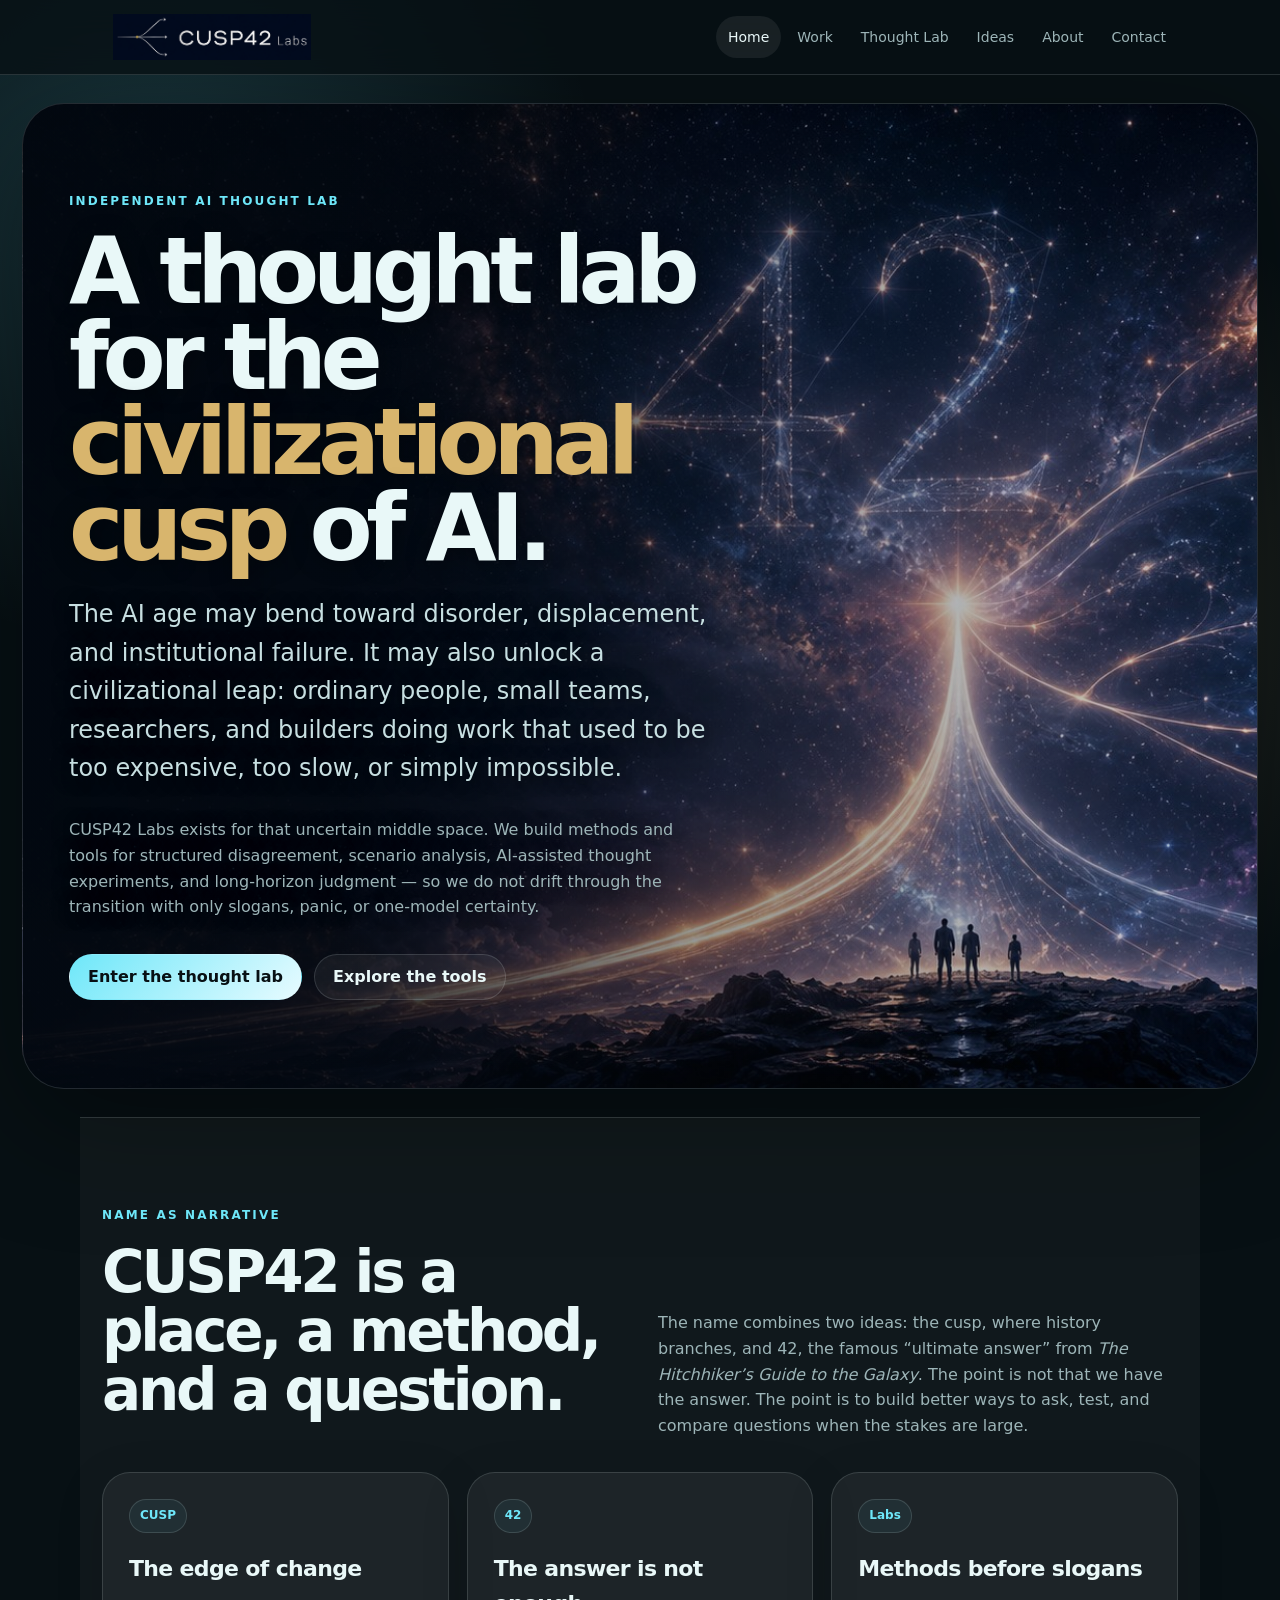
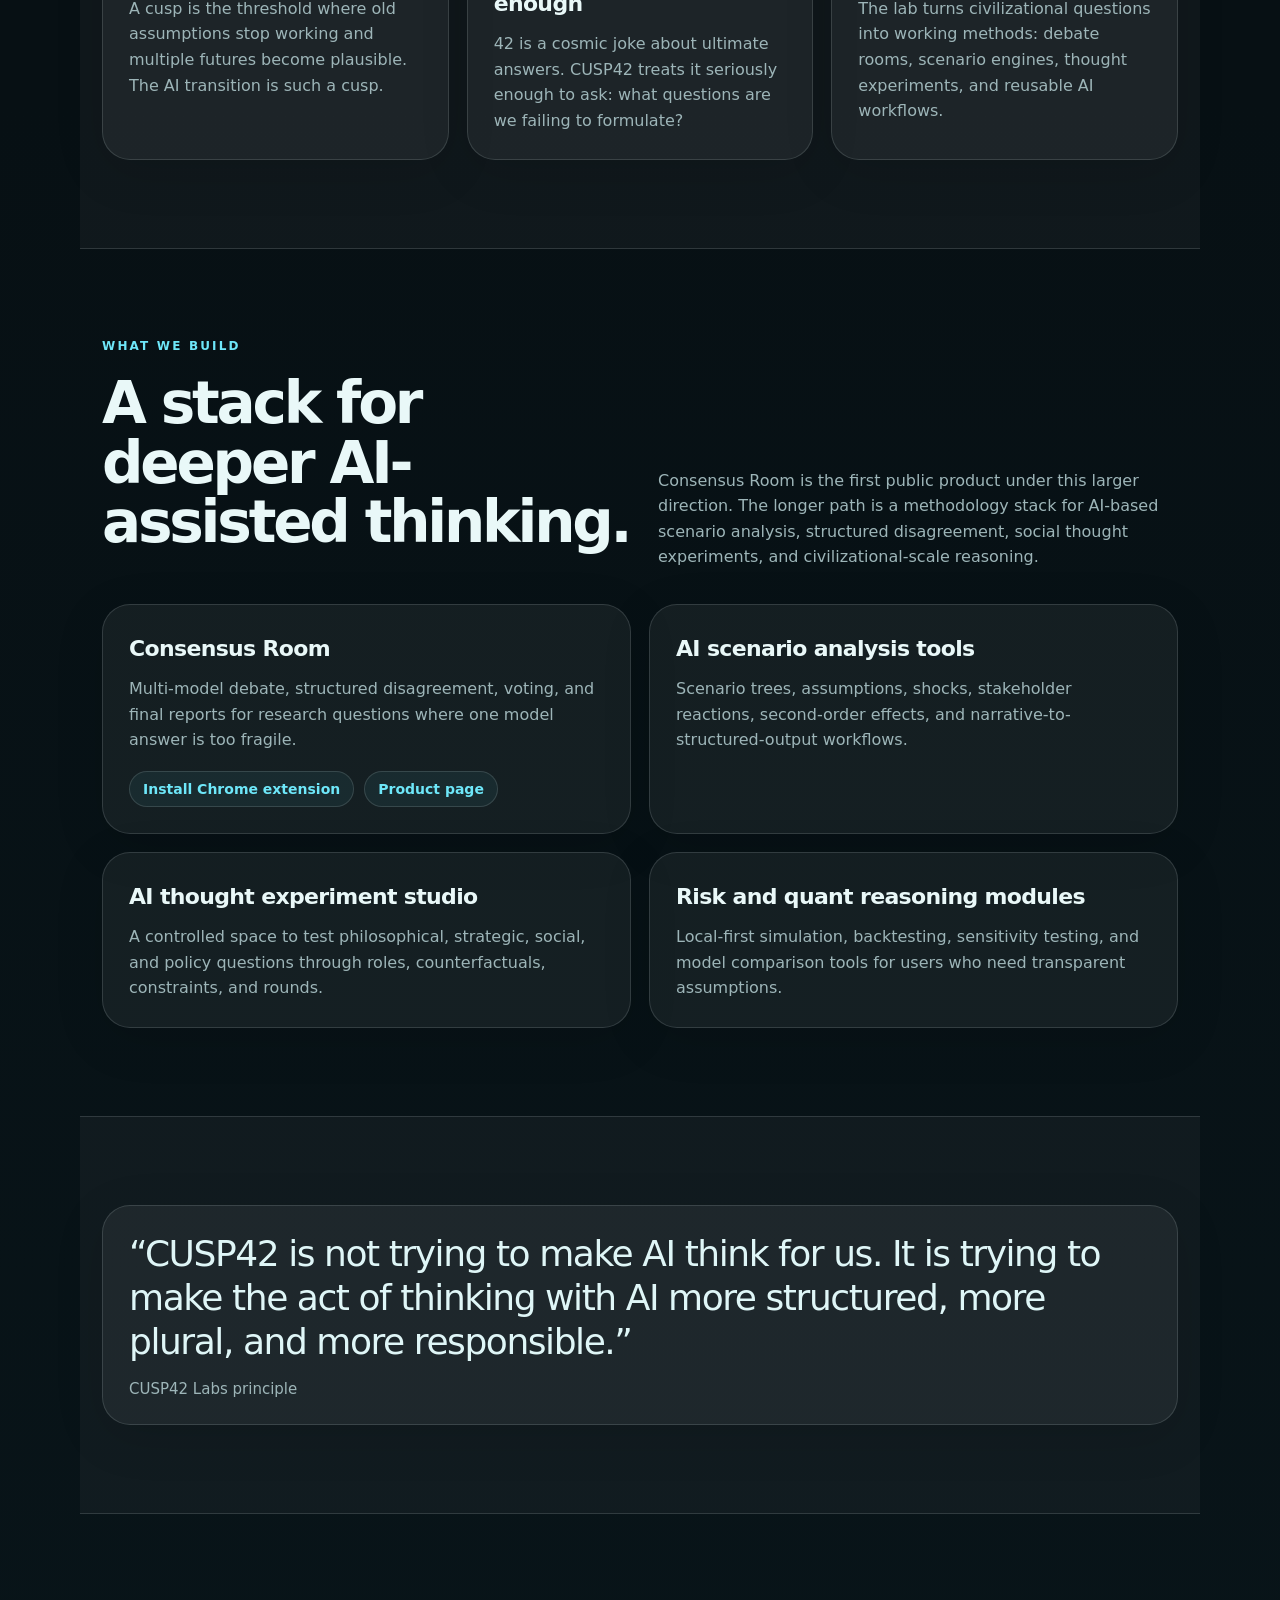
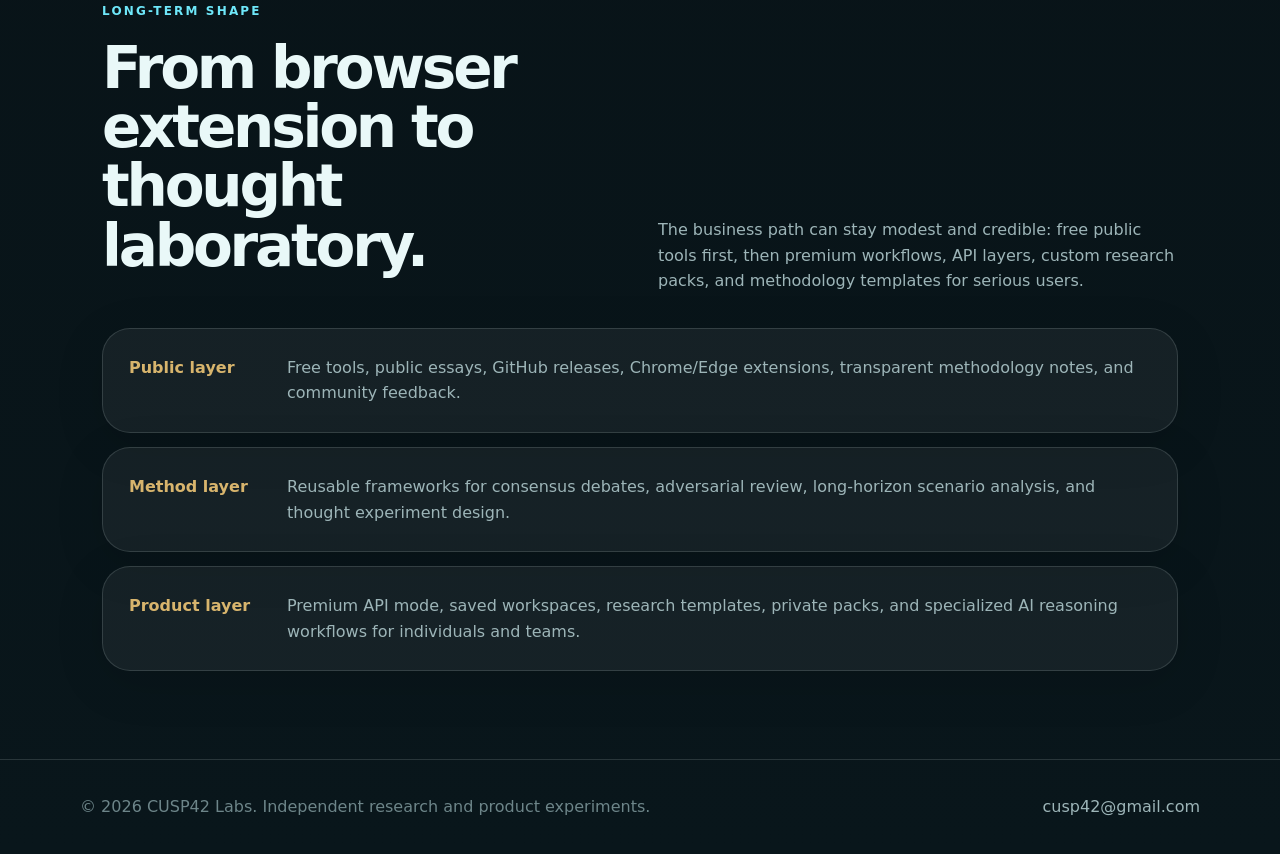
==== index.html @ 1020eee6 "initial uploads" ====
<!doctype html>
<html lang="en">
<head>
  <meta charset="utf-8" />
  <meta name="viewport" content="width=device-width, initial-scale=1" />
  <title>CUSP42 Labs — Thought lab for the AI civilizational cusp</title>
  <meta name="description" content="CUSP42 Labs is an independent AI thought lab building tools and methods for scenario analysis, plural reasoning, thought experiments, and civilizational futures in the AI age." />
  <meta property="og:title" content="CUSP42 Labs" />
  <meta property="og:description" content="At the civilizational cusp of AI, CUSP42 Labs builds better rooms for thinking: scenario analysis, plural reasoning, and AI-assisted thought experiments." />
  <meta property="og:type" content="website" />
  <meta property="og:image" content="assets/cusp42-hero.jpg" />
  <link rel="icon" href="assets/favicon.png" type="image/png" />
  <link rel="stylesheet" href="assets/styles.css" />
</head>
<body>
  <header class="site-header">
    <nav class="nav" aria-label="Primary navigation">
      <a class="brand brand-lockup" href="index.html" aria-label="CUSP42 Labs home"><img src="assets/cusp42-logo-lockup.png" alt="CUSP42 Labs" /></a>
      <button class="nav-toggle" type="button" aria-expanded="false">Menu</button>
      <div class="nav-links"><a href="index.html">Home</a><a href="work.html">Work</a><a href="lab.html">Thought Lab</a><a href="ideas.html">Ideas</a><a href="about.html">About</a><a href="contact.html">Contact</a></div>
    </nav>
  </header>

  <main>
    <section class="hero hero-image" aria-label="CUSP42 hero image: cosmic cusp and 42">
      <div class="hero-copy-panel">
        <p class="eyebrow">Independent AI thought lab</p>
        <h1 class="h1">A thought lab for the <span class="accent">civilizational cusp</span> of AI.</h1>
        <p class="lede">The AI age may bend toward disorder, displacement, and institutional failure. It may also unlock a civilizational leap: ordinary people, small teams, researchers, and builders doing work that used to be too expensive, too slow, or simply impossible.</p>
        <p class="copy">CUSP42 Labs exists for that uncertain middle space. We build methods and tools for structured disagreement, scenario analysis, AI-assisted thought experiments, and long-horizon judgment — so we do not drift through the transition with only slogans, panic, or one-model certainty.</p>
        <div class="cta-row">
          <a class="button primary" href="lab.html">Enter the thought lab</a>
          <a class="button" href="work.html">Explore the tools</a>
        </div>
      </div>
    </section>

    <section class="section band">
      <div class="section-head">
        <div>
          <p class="eyebrow">Name as narrative</p>
          <h2 class="section-title">CUSP42 is a place, a method, and a question.</h2>
        </div>
        <p class="copy">The name combines two ideas: the cusp, where history branches, and 42, the famous “ultimate answer” from <em>The Hitchhiker’s Guide to the Galaxy</em>. The point is not that we have the answer. The point is to build better ways to ask, test, and compare questions when the stakes are large.</p>
      </div>
      <div class="grid three">
        <article class="card">
          <span class="tag">CUSP</span>
          <h3>The edge of change</h3>
          <p>A cusp is the threshold where old assumptions stop working and multiple futures become plausible. The AI transition is such a cusp.</p>
        </article>
        <article class="card">
          <span class="tag">42</span>
          <h3>The answer is not enough</h3>
          <p>42 is a cosmic joke about ultimate answers. CUSP42 treats it seriously enough to ask: what questions are we failing to formulate?</p>
        </article>
        <article class="card">
          <span class="tag">Labs</span>
          <h3>Methods before slogans</h3>
          <p>The lab turns civilizational questions into working methods: debate rooms, scenario engines, thought experiments, and reusable AI workflows.</p>
        </article>
      </div>
    </section>

    <section class="section">
      <div class="section-head">
        <div>
          <p class="eyebrow">What we build</p>
          <h2 class="section-title">A stack for deeper AI-assisted thinking.</h2>
        </div>
        <p class="copy">Consensus Room is the first public product under this larger direction. The longer path is a methodology stack for AI-based scenario analysis, structured disagreement, social thought experiments, and civilizational-scale reasoning.</p>
      </div>
      <div class="grid two">
        <article class="feature"><h3>Consensus Room</h3><p>Multi-model debate, structured disagreement, voting, and final reports for research questions where one model answer is too fragile.</p><div class="mini-links"><a href="https://chromewebstore.google.com/detail/consensus-room-multi-ai-d/emdbnpaicikiaceimoacjlfijgjemebk" target="_blank" rel="noopener">Install Chrome extension</a><a href="https://mobilbear.github.io/consensus-room-site/" target="_blank" rel="noopener">Product page</a></div></article>
        <article class="feature"><h3>AI scenario analysis tools</h3><p>Scenario trees, assumptions, shocks, stakeholder reactions, second-order effects, and narrative-to-structured-output workflows.</p></article>
        <article class="feature"><h3>AI thought experiment studio</h3><p>A controlled space to test philosophical, strategic, social, and policy questions through roles, counterfactuals, constraints, and rounds.</p></article>
        <article class="feature"><h3>Risk and quant reasoning modules</h3><p>Local-first simulation, backtesting, sensitivity testing, and model comparison tools for users who need transparent assumptions.</p></article>
      </div>
    </section>

    <section class="section band">
      <div class="quote">“CUSP42 is not trying to make AI think for us. It is trying to make the act of thinking with AI more structured, more plural, and more responsible.”<small>CUSP42 Labs principle</small></div>
    </section>

    <section class="section">
      <div class="section-head">
        <div>
          <p class="eyebrow">Long-term shape</p>
          <h2 class="section-title">From browser extension to thought laboratory.</h2>
        </div>
        <p class="copy">The business path can stay modest and credible: free public tools first, then premium workflows, API layers, custom research packs, and methodology templates for serious users.</p>
      </div>
      <div class="timeline">
        <div class="timeline-item"><strong>Public layer</strong><p>Free tools, public essays, GitHub releases, Chrome/Edge extensions, transparent methodology notes, and community feedback.</p></div>
        <div class="timeline-item"><strong>Method layer</strong><p>Reusable frameworks for consensus debates, adversarial review, long-horizon scenario analysis, and thought experiment design.</p></div>
        <div class="timeline-item"><strong>Product layer</strong><p>Premium API mode, saved workspaces, research templates, private packs, and specialized AI reasoning workflows for individuals and teams.</p></div>
      </div>
    </section>
  </main>

  <footer class="footer"><div class="footer-inner"><div>© <span id="year">2026</span> CUSP42 Labs. Independent research and product experiments.</div><div><a href="contact.html">cusp42@gmail.com</a></div></div></footer>
  <script src="assets/site.js"></script><script>document.getElementById('year').textContent = new Date().getFullYear();</script>
</body>
</html>
---- assets/styles.css ----
:root {
  --bg: #071014;
  --bg-soft: #0c191f;
  --bg-softer: #102129;
  --panel: rgba(255,255,255,0.055);
  --panel-strong: rgba(255,255,255,0.085);
  --line: rgba(233,248,248,0.14);
  --text: #e9f8f8;
  --muted: #9db5b8;
  --muted-2: #6d8589;
  --cyan: #6ee7f9;
  --gold: #d8b56d;
  --rose: #f0a1a8;
  --shadow: 0 20px 80px rgba(0,0,0,0.32);
  --max: 1120px;
  --radius: 28px;
  --radius-sm: 18px;
  color-scheme: dark;
}

* { box-sizing: border-box; }
html { scroll-behavior: smooth; }
body {
  margin: 0;
  font-family: Inter, ui-sans-serif, system-ui, -apple-system, BlinkMacSystemFont, "Segoe UI", sans-serif;
  color: var(--text);
  background:
    radial-gradient(circle at 12% 5%, rgba(110,231,249,0.18), transparent 28rem),
    radial-gradient(circle at 82% 15%, rgba(216,181,109,0.16), transparent 26rem),
    linear-gradient(180deg, #071014 0%, #071014 42%, #09161b 100%);
  line-height: 1.6;
}

a { color: inherit; text-decoration: none; }
a:hover { color: var(--cyan); }

.site-header {
  position: sticky;
  top: 0;
  z-index: 20;
  backdrop-filter: blur(18px);
  background: rgba(7,16,20,0.78);
  border-bottom: 1px solid var(--line);
}

.nav {
  max-width: var(--max);
  margin: 0 auto;
  min-height: 74px;
  display: flex;
  align-items: center;
  justify-content: space-between;
  padding: 0 22px;
}

.brand {
  display: inline-flex;
  align-items: center;
  gap: 12px;
  font-weight: 760;
  letter-spacing: 0.12em;
}
.brand img { width: 38px; height: 38px; border-radius: 12px; }
.brand small {
  display: block;
  margin-top: -4px;
  font-size: 11px;
  letter-spacing: 0.18em;
  color: var(--muted);
  font-weight: 600;
}

.nav-links {
  display: flex;
  align-items: center;
  gap: 4px;
}
.nav-links a {
  padding: 10px 12px;
  border-radius: 999px;
  color: var(--muted);
  font-size: 14px;
}
.nav-links a.active,
.nav-links a:hover {
  color: var(--text);
  background: rgba(255,255,255,0.07);
}

.nav-toggle {
  display: none;
  background: var(--panel);
  border: 1px solid var(--line);
  color: var(--text);
  border-radius: 999px;
  padding: 9px 12px;
  font-size: 14px;
}

main { overflow: hidden; }
.section, .hero {
  max-width: var(--max);
  margin: 0 auto;
  padding: 88px 22px;
}
.hero {
  display: grid;
  grid-template-columns: 1.1fr 0.9fr;
  gap: 46px;
  align-items: center;
  min-height: calc(100vh - 74px);
}
.eyebrow {
  color: var(--cyan);
  text-transform: uppercase;
  letter-spacing: 0.18em;
  font-size: 12px;
  font-weight: 800;
  margin: 0 0 18px;
}
.h1, h1 {
  font-size: clamp(48px, 8vw, 92px);
  line-height: 0.93;
  letter-spacing: -0.07em;
  margin: 0 0 24px;
}
.h1 .accent, h1 .accent { color: var(--gold); }
.lede {
  font-size: clamp(18px, 2.2vw, 24px);
  color: #c7dfe1;
  max-width: 760px;
  margin: 0 0 30px;
}
.copy { color: var(--muted); max-width: 780px; }
.copy strong { color: var(--text); font-weight: 700; }

.cta-row { display: flex; flex-wrap: wrap; gap: 12px; margin-top: 34px; }
.button {
  display: inline-flex;
  align-items: center;
  justify-content: center;
  gap: 8px;
  min-height: 46px;
  padding: 0 18px;
  border-radius: 999px;
  font-weight: 760;
  border: 1px solid var(--line);
  background: var(--panel);
  color: var(--text);
}
.button.primary {
  color: #081014;
  background: linear-gradient(135deg, var(--cyan), #e7fbff);
  border-color: transparent;
}
.button:hover { transform: translateY(-1px); color: inherit; }

.cta-row.compact { margin-top: 18px; margin-bottom: 8px; }
.mini-links {
  display: flex;
  flex-wrap: wrap;
  gap: 10px;
  margin-top: 18px;
}
.mini-links.vertical { flex-direction: column; align-items: flex-start; }
.mini-links a {
  display: inline-flex;
  align-items: center;
  min-height: 36px;
  border: 1px solid var(--line);
  border-radius: 999px;
  padding: 0 13px;
  color: var(--cyan);
  background: rgba(110,231,249,0.06);
  font-size: 14px;
  font-weight: 700;
}
.mini-links a:hover { color: var(--text); background: rgba(255,255,255,0.075); }


.orbit-card {
  min-height: 520px;
  border: 1px solid var(--line);
  border-radius: 38px;
  background:
    radial-gradient(circle at 65% 28%, rgba(110,231,249,0.22), transparent 14rem),
    radial-gradient(circle at 35% 70%, rgba(216,181,109,0.18), transparent 15rem),
    rgba(255,255,255,0.055);
  box-shadow: var(--shadow);
  position: relative;
  overflow: hidden;
  padding: 28px;
}
.orbit-card::before {
  content: "";
  position: absolute;
  width: 420px;
  height: 420px;
  border: 1px solid rgba(233,248,248,0.13);
  border-radius: 50%;
  right: -120px;
  top: -76px;
}
.orbit-card::after {
  content: "";
  position: absolute;
  inset: 18px;
  border-radius: 30px;
  border: 1px solid rgba(233,248,248,0.08);
  pointer-events: none;
}
.big-mark {
  position: absolute;
  right: 28px;
  top: 28px;
  width: 128px;
  border-radius: 30px;
  opacity: 0.92;
}
.card-bottom {
  position: absolute;
  left: 28px;
  right: 28px;
  bottom: 28px;
}
.card-bottom p { color: var(--muted); margin: 10px 0 0; max-width: 390px; }
.signal-line {
  display: flex;
  gap: 9px;
  margin-bottom: 18px;
}
.signal-line span {
  height: 8px;
  border-radius: 999px;
  background: rgba(233,248,248,0.2);
  flex: 1;
}
.signal-line span:nth-child(2) { background: rgba(110,231,249,0.74); }
.signal-line span:nth-child(4) { background: rgba(216,181,109,0.74); }
.card-kicker { color: var(--cyan); font-size: 13px; letter-spacing: 0.12em; text-transform: uppercase; font-weight: 800; }
.card-title { font-size: 32px; line-height: 1.05; letter-spacing: -0.04em; margin: 10px 0 0; }

.section-title {
  font-size: clamp(34px, 5vw, 58px);
  line-height: 1.02;
  letter-spacing: -0.055em;
  margin: 0 0 18px;
}
.section-head { display: flex; justify-content: space-between; gap: 28px; align-items: end; margin-bottom: 34px; }
.section-head .copy { max-width: 520px; margin: 0; }

.grid { display: grid; gap: 18px; }
.grid.two { grid-template-columns: repeat(2, minmax(0,1fr)); }
.grid.three { grid-template-columns: repeat(3, minmax(0,1fr)); }
.card, .feature, .quote, .timeline-item {
  border: 1px solid var(--line);
  border-radius: var(--radius);
  background: var(--panel);
  padding: 26px;
  box-shadow: 0 12px 50px rgba(0,0,0,0.12);
}
.card:hover, .feature:hover { background: var(--panel-strong); }
.card h3, .feature h3 { margin: 0 0 10px; font-size: 22px; letter-spacing: -0.03em; }
.card p, .feature p { color: var(--muted); margin: 0; }
.card .tag {
  display: inline-flex;
  border: 1px solid var(--line);
  border-radius: 999px;
  padding: 6px 10px;
  color: var(--cyan);
  font-size: 12px;
  font-weight: 750;
  margin-bottom: 18px;
  background: rgba(110,231,249,0.06);
}

.band {
  border-top: 1px solid var(--line);
  border-bottom: 1px solid var(--line);
  background: rgba(255,255,255,0.035);
}

.pill-list { display: flex; flex-wrap: wrap; gap: 10px; margin-top: 24px; }
.pill-list span {
  border: 1px solid var(--line);
  background: rgba(255,255,255,0.045);
  color: var(--muted);
  border-radius: 999px;
  padding: 8px 12px;
  font-size: 14px;
}

.page-hero { padding-top: 92px; padding-bottom: 56px; }
.page-hero h1 { max-width: 980px; }
.page-hero .lede { max-width: 850px; }

.work-item {
  display: grid;
  grid-template-columns: 0.75fr 1.25fr;
  gap: 28px;
  padding: 30px;
  border: 1px solid var(--line);
  border-radius: 32px;
  background: var(--panel);
  margin-bottom: 18px;
}
.work-meta { color: var(--muted); font-size: 14px; }
.work-meta strong { color: var(--cyan); display: block; margin-bottom: 8px; }
.work-item h2 { margin: 0 0 10px; font-size: 30px; letter-spacing: -0.04em; }
.work-item p { color: var(--muted); margin: 0 0 16px; }

.article-list { display: grid; gap: 14px; }
.article-link {
  display: grid;
  grid-template-columns: 1fr auto;
  gap: 18px;
  align-items: center;
  border: 1px solid var(--line);
  border-radius: 22px;
  padding: 20px;
  background: var(--panel);
}
.article-link h3 { margin: 0 0 4px; font-size: 20px; }
.article-link p { margin: 0; color: var(--muted); }
.article-link span { color: var(--gold); font-size: 14px; white-space: nowrap; }

.quote { font-size: clamp(22px, 3.2vw, 36px); line-height: 1.22; letter-spacing: -0.04em; color: #dff6f7; }
.quote small { display: block; color: var(--muted); margin-top: 16px; font-size: 15px; letter-spacing: 0; }

.timeline { display: grid; gap: 14px; }
.timeline-item { display: grid; grid-template-columns: 140px 1fr; gap: 18px; }
.timeline-item strong { color: var(--gold); }
.timeline-item p { margin: 0; color: var(--muted); }

.contact-box {
  border: 1px solid var(--line);
  border-radius: 36px;
  padding: 34px;
  background:
    radial-gradient(circle at 90% 10%, rgba(110,231,249,0.18), transparent 20rem),
    var(--panel);
}
.contact-box h2 { margin-top: 0; font-size: 36px; letter-spacing: -0.04em; }
.contact-box p { color: var(--muted); }

.footer {
  border-top: 1px solid var(--line);
  padding: 34px 22px;
  color: var(--muted-2);
}
.footer-inner {
  max-width: var(--max);
  margin: 0 auto;
  display: flex;
  justify-content: space-between;
  gap: 18px;
  flex-wrap: wrap;
}
.footer a { color: var(--muted); }

@media (max-width: 840px) {
  .hero, .grid.two, .grid.three, .work-item, .timeline-item { grid-template-columns: 1fr; }
  .hero { min-height: auto; padding-top: 62px; }
  .orbit-card { min-height: 420px; }
  .section { padding: 64px 20px; }
  .section-head { display: block; }
  .nav-toggle { display: inline-flex; }
  .nav-links {
    display: none;
    position: absolute;
    top: 74px;
    left: 12px;
    right: 12px;
    flex-direction: column;
    align-items: stretch;
    padding: 12px;
    background: rgba(7,16,20,0.96);
    border: 1px solid var(--line);
    border-radius: 20px;
  }
  .nav-links.open { display: flex; }
  .nav-links a { padding: 13px 14px; }
  .article-link { grid-template-columns: 1fr; }
}

/* v5 narrative additions */
.story-hero { grid-template-columns: 1.02fr 0.98fr; }
.cosmic-card {
  border: 1px solid var(--line);
  border-radius: 42px;
  background:
    radial-gradient(circle at 70% 16%, rgba(110,231,249,0.16), transparent 17rem),
    radial-gradient(circle at 28% 76%, rgba(216,181,109,0.12), transparent 16rem),
    rgba(255,255,255,0.045);
  box-shadow: var(--shadow);
  overflow: hidden;
  padding: 12px;
  position: relative;
}
.cosmic-card::after {
  content: "";
  position: absolute;
  inset: 13px;
  border: 1px solid rgba(233,248,248,0.1);
  border-radius: 32px;
  pointer-events: none;
}
.cosmic-card img {
  display: block;
  width: 100%;
  min-height: 520px;
  object-fit: cover;
  border-radius: 32px;
}
.split-story {
  display: grid;
  grid-template-columns: 1.02fr 0.98fr;
  gap: 28px;
  align-items: stretch;
}
.name-block {
  border: 1px solid var(--line);
  border-radius: 36px;
  padding: 34px;
  background: var(--panel);
}
.name-block .copy { margin-bottom: 18px; }
.compact-quote {
  display: flex;
  flex-direction: column;
  justify-content: center;
  min-height: 100%;
  background:
    radial-gradient(circle at 90% 10%, rgba(216,181,109,0.13), transparent 15rem),
    var(--panel);
}
@media (max-width: 840px) {
  .story-hero, .split-story { grid-template-columns: 1fr; }
  .cosmic-card img { min-height: auto; }
}

/* v6 visual identity update */
.brand.brand-lockup {
  gap: 0;
  letter-spacing: 0;
}
.brand.brand-lockup img {
  width: min(220px, 48vw);
  height: auto;
  max-height: 46px;
  object-fit: contain;
  border-radius: 10px;
  display: block;
}
@media (max-width: 520px) {
  .brand.brand-lockup img {
    width: min(176px, 48vw);
    max-height: 40px;
  }
}

/* v6 full-width homepage hero image */
.hero-image {
  max-width: min(1360px, calc(100vw - 44px));
  min-height: 690px;
  margin-top: 28px;
  margin-bottom: 28px;
  border: 1px solid rgba(233,248,248,0.14);
  border-radius: 42px;
  overflow: hidden;
  display: flex;
  align-items: center;
  grid-template-columns: none;
  background:
    linear-gradient(90deg, rgba(2,8,16,0.96) 0%, rgba(2,8,16,0.86) 26%, rgba(2,8,16,0.42) 54%, rgba(2,8,16,0.18) 100%),
    url("cusp42-hero.jpg") center center / cover no-repeat;
  box-shadow: 0 36px 120px rgba(0,0,0,0.42);
}
.hero-copy-panel {
  width: min(670px, 100%);
  padding: 0 0 0 24px;
}
.hero-image .h1 {
  text-shadow: 0 2px 22px rgba(0,0,0,0.4);
}
.hero-image .lede,
.hero-image .copy {
  text-shadow: 0 2px 18px rgba(0,0,0,0.62);
}
@media (max-width: 840px) {
  .hero-image {
    min-height: auto;
    max-width: calc(100vw - 28px);
    margin-top: 18px;
    padding: 56px 22px;
    border-radius: 30px;
    background:
      linear-gradient(90deg, rgba(2,8,16,0.96) 0%, rgba(2,8,16,0.78) 70%, rgba(2,8,16,0.42) 100%),
      url("cusp42-hero.jpg") 64% center / cover no-repeat;
  }
  .hero-copy-panel { padding-left: 0; }
}
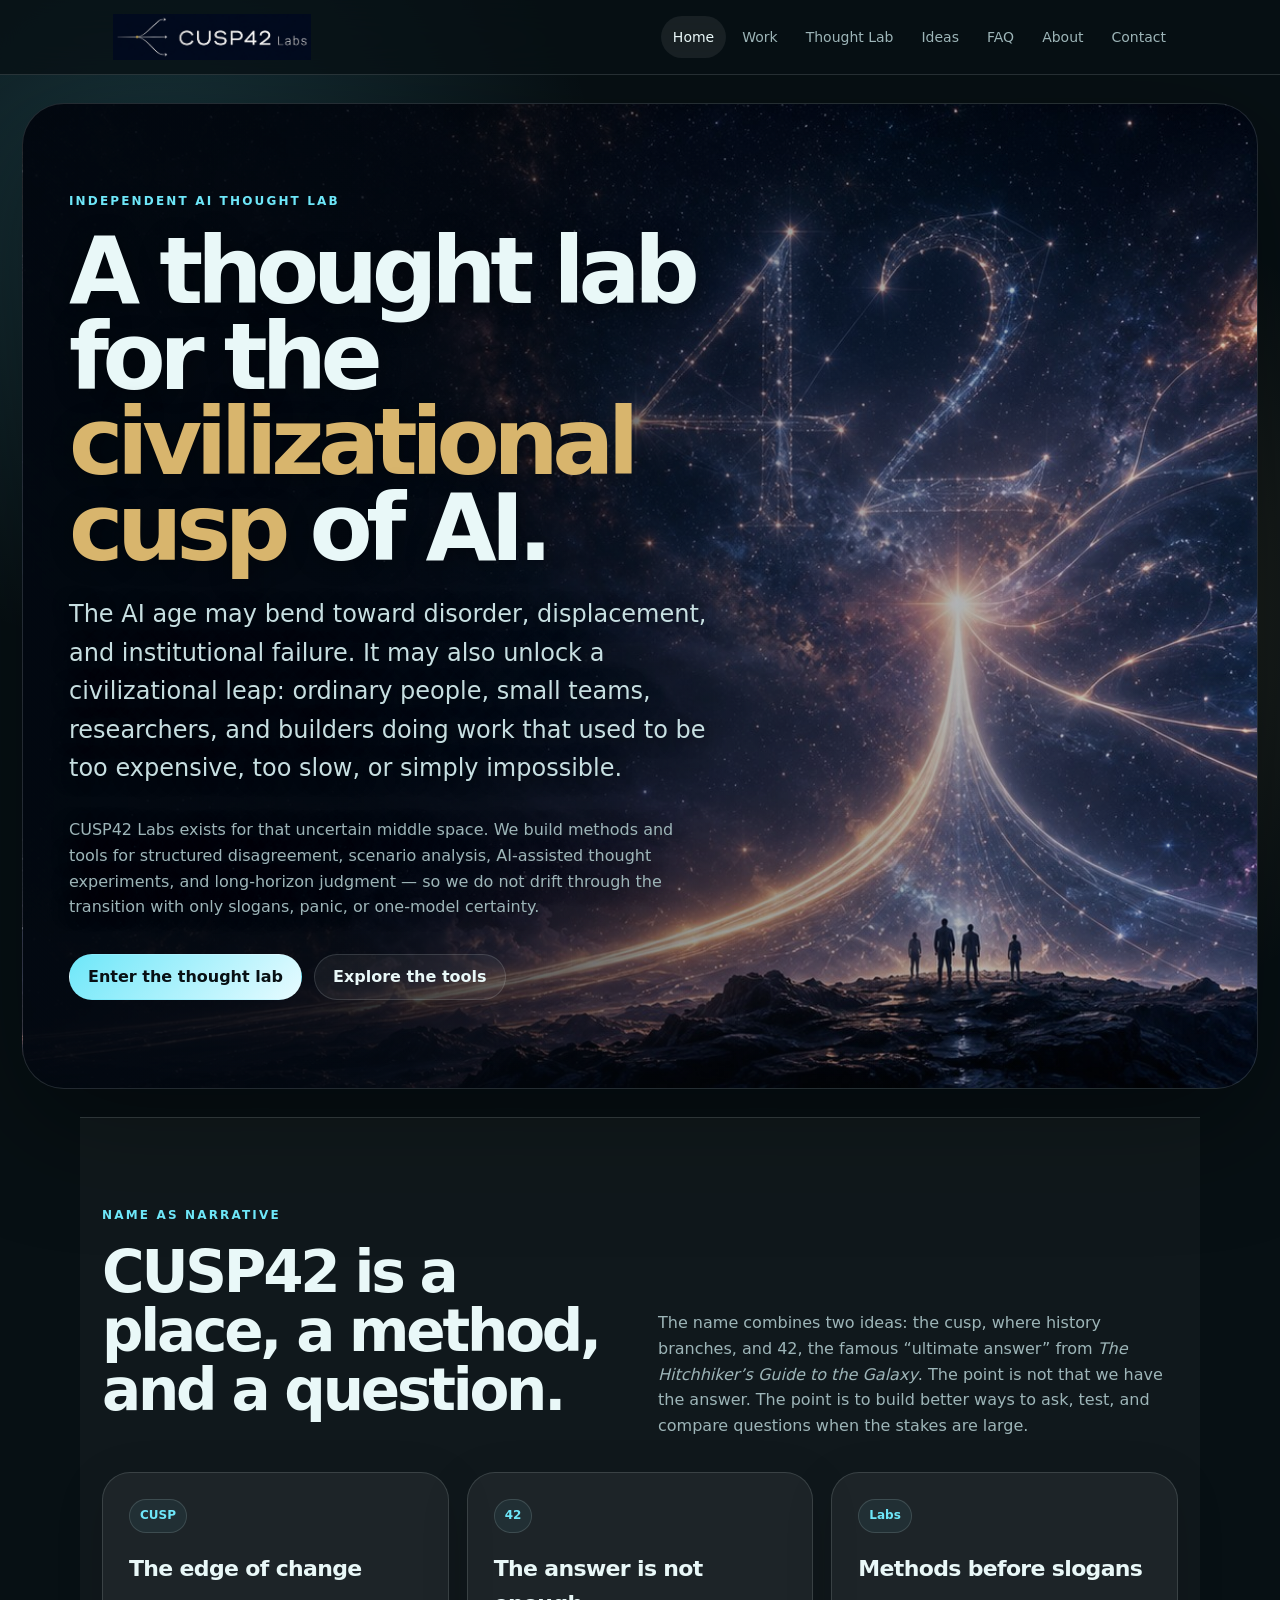
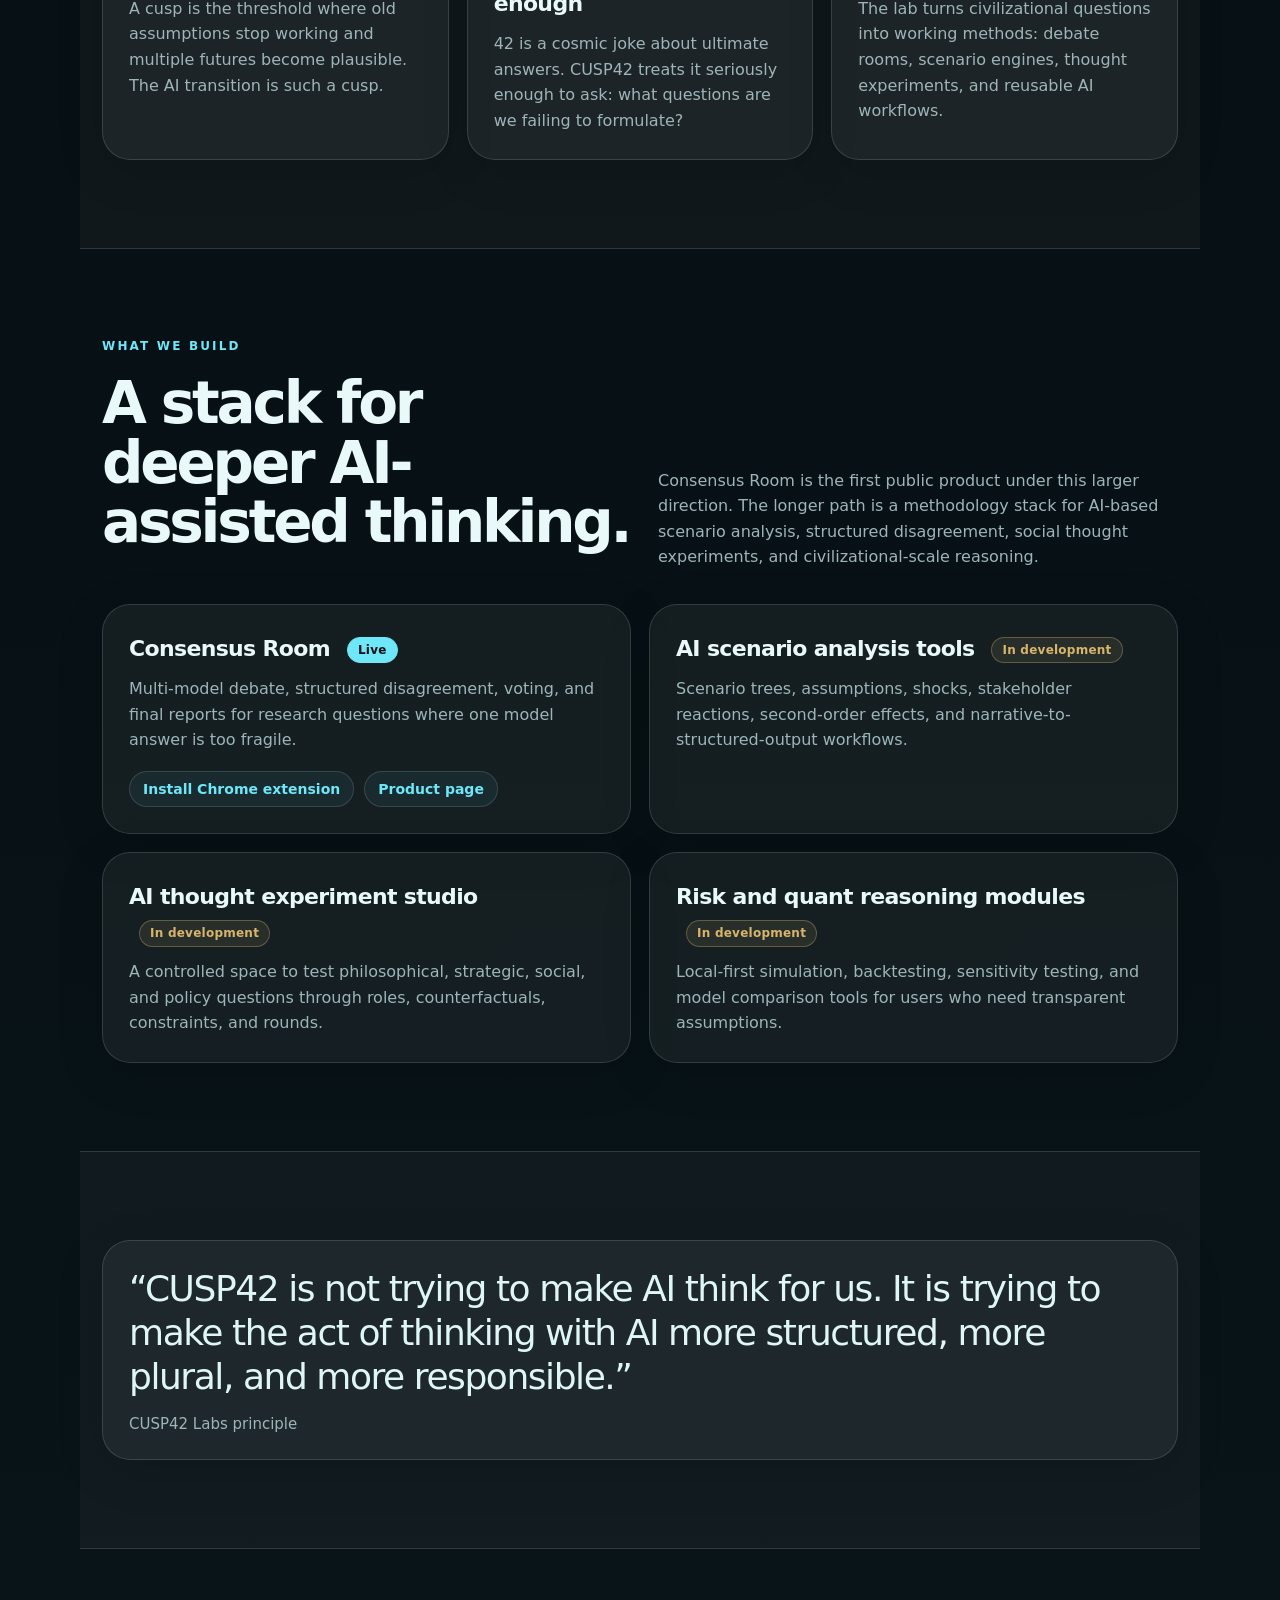
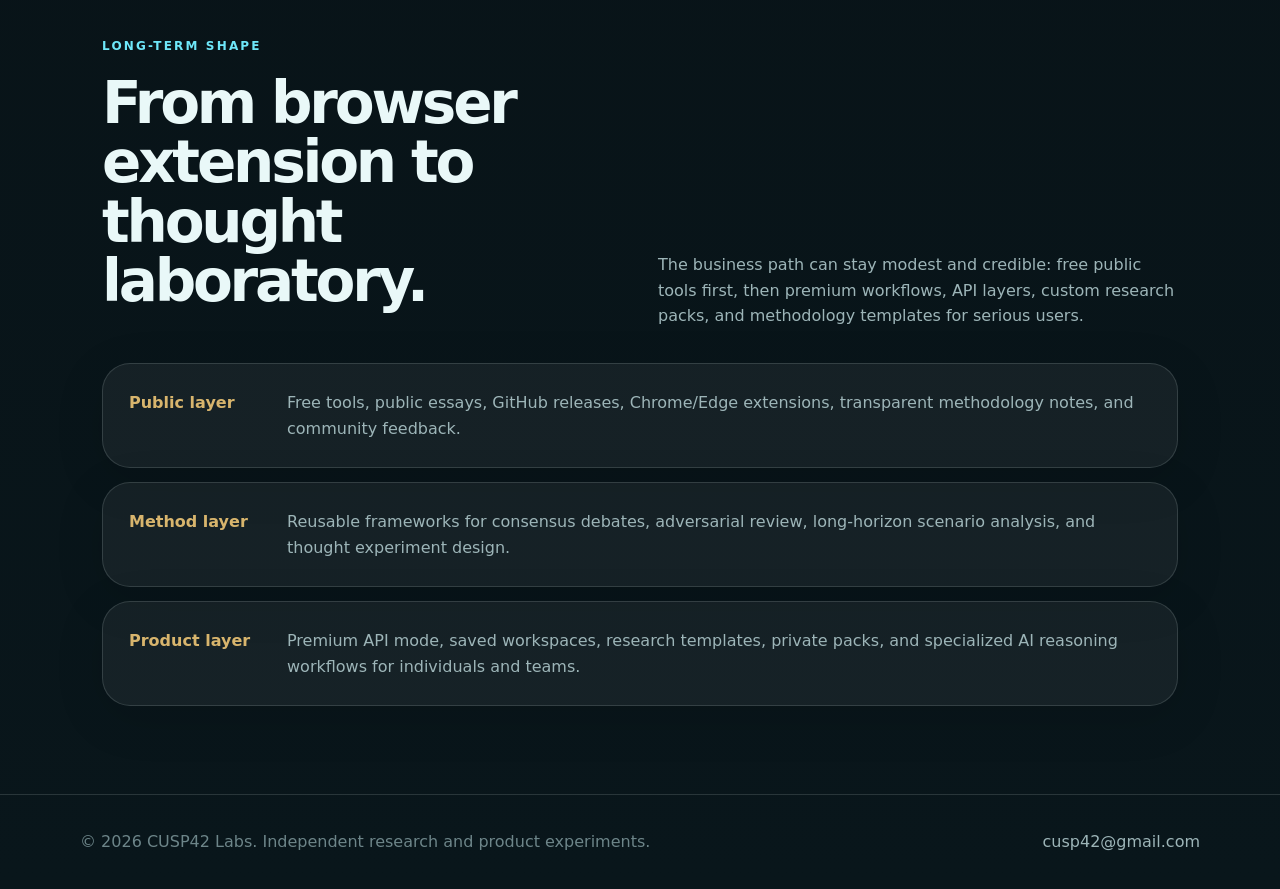
==== commit f8a4caf5: "commitment for optimization against GEO" ====
--- a/index.html
+++ b/index.html
@@ -11,13 +11,49 @@
   <meta property="og:image" content="assets/cusp42-hero.jpg" />
   <link rel="icon" href="assets/favicon.png" type="image/png" />
   <link rel="stylesheet" href="assets/styles.css" />
+  <script type="application/ld+json">
+  {
+    "@context": "https://schema.org",
+    "@type": "Organization",
+    "name": "CUSP42 Labs",
+    "alternateName": "CUSP42",
+    "url": "https://cusp42.com/",
+    "logo": "https://cusp42.com/assets/cusp42-logo-lockup.png",
+    "email": "cusp42@gmail.com",
+    "description": "CUSP42 Labs is an independent AI thought lab building tools and methods for scenario analysis, plural reasoning, AI-assisted thought experiments, and long-horizon judgment in the AI age.",
+    "knowsAbout": ["Generative AI","Scenario analysis","Plural reasoning","Multi-model AI debate","Thought experiments","Risk and quantitative reasoning","Long-duration civilization"]
+  }
+  </script>
+  <script type="application/ld+json">
+  {
+    "@context": "https://schema.org",
+    "@type": "WebSite",
+    "name": "CUSP42 Labs",
+    "url": "https://cusp42.com/",
+    "description": "A thought lab for the civilizational cusp of AI: methods and tools for structured disagreement, scenario analysis, and AI-assisted thought experiments."
+  }
+  </script>
+  <script type="application/ld+json">
+  {
+    "@context": "https://schema.org",
+    "@type": "SoftwareApplication",
+    "name": "Consensus Room",
+    "applicationCategory": "BrowserApplication",
+    "operatingSystem": "Chrome, Edge (Chromium)",
+    "url": "https://mobilbear.github.io/consensus-room-site/",
+    "downloadUrl": "https://chromewebstore.google.com/detail/consensus-room-multi-ai-d/emdbnpaicikiaceimoacjlfijgjemebk",
+    "description": "A browser extension for running structured debates across multiple AI models: round-based debate, model comparison, voting, auditable disagreement, and consensus reports for research questions where a single model answer is too fragile.",
+    "creator": { "@type": "Organization", "name": "CUSP42 Labs", "url": "https://cusp42.com/" },
+    "offers": { "@type": "Offer", "price": "0", "priceCurrency": "USD" }
+  }
+  </script>
 </head>
 <body>
   <header class="site-header">
     <nav class="nav" aria-label="Primary navigation">
       <a class="brand brand-lockup" href="index.html" aria-label="CUSP42 Labs home"><img src="assets/cusp42-logo-lockup.png" alt="CUSP42 Labs" /></a>
       <button class="nav-toggle" type="button" aria-expanded="false">Menu</button>
-      <div class="nav-links"><a href="index.html">Home</a><a href="work.html">Work</a><a href="lab.html">Thought Lab</a><a href="ideas.html">Ideas</a><a href="about.html">About</a><a href="contact.html">Contact</a></div>
+      <div class="nav-links"><a href="index.html">Home</a><a href="work.html">Work</a><a href="lab.html">Thought Lab</a><a href="ideas.html">Ideas</a><a href="faq.html">FAQ</a><a href="about.html">About</a><a href="contact.html">Contact</a></div>
     </nav>
   </header>
 
@@ -71,10 +107,10 @@
         <p class="copy">Consensus Room is the first public product under this larger direction. The longer path is a methodology stack for AI-based scenario analysis, structured disagreement, social thought experiments, and civilizational-scale reasoning.</p>
       </div>
       <div class="grid two">
-        <article class="feature"><h3>Consensus Room</h3><p>Multi-model debate, structured disagreement, voting, and final reports for research questions where one model answer is too fragile.</p><div class="mini-links"><a href="https://chromewebstore.google.com/detail/consensus-room-multi-ai-d/emdbnpaicikiaceimoacjlfijgjemebk" target="_blank" rel="noopener">Install Chrome extension</a><a href="https://mobilbear.github.io/consensus-room-site/" target="_blank" rel="noopener">Product page</a></div></article>
-        <article class="feature"><h3>AI scenario analysis tools</h3><p>Scenario trees, assumptions, shocks, stakeholder reactions, second-order effects, and narrative-to-structured-output workflows.</p></article>
-        <article class="feature"><h3>AI thought experiment studio</h3><p>A controlled space to test philosophical, strategic, social, and policy questions through roles, counterfactuals, constraints, and rounds.</p></article>
-        <article class="feature"><h3>Risk and quant reasoning modules</h3><p>Local-first simulation, backtesting, sensitivity testing, and model comparison tools for users who need transparent assumptions.</p></article>
+        <article class="feature"><h3>Consensus Room <span class="status live">Live</span></h3><p>Multi-model debate, structured disagreement, voting, and final reports for research questions where one model answer is too fragile.</p><div class="mini-links"><a href="https://chromewebstore.google.com/detail/consensus-room-multi-ai-d/emdbnpaicikiaceimoacjlfijgjemebk" target="_blank" rel="noopener">Install Chrome extension</a><a href="https://mobilbear.github.io/consensus-room-site/" target="_blank" rel="noopener">Product page</a></div></article>
+        <article class="feature"><h3>AI scenario analysis tools <span class="status dev">In development</span></h3><p>Scenario trees, assumptions, shocks, stakeholder reactions, second-order effects, and narrative-to-structured-output workflows.</p></article>
+        <article class="feature"><h3>AI thought experiment studio <span class="status dev">In development</span></h3><p>A controlled space to test philosophical, strategic, social, and policy questions through roles, counterfactuals, constraints, and rounds.</p></article>
+        <article class="feature"><h3>Risk and quant reasoning modules <span class="status dev">In development</span></h3><p>Local-first simulation, backtesting, sensitivity testing, and model comparison tools for users who need transparent assumptions.</p></article>
       </div>
     </section>
 
--- a/assets/styles.css
+++ b/assets/styles.css
@@ -500,3 +500,38 @@
   }
   .hero-copy-panel { padding-left: 0; }
 }
+
+/* ---- Status badges (Live / In development / Concept) ---- */
+.status {
+  display: inline-block;
+  vertical-align: middle;
+  margin-left: 10px;
+  border-radius: 999px;
+  padding: 4px 10px;
+  font-size: 12px;
+  font-weight: 750;
+  letter-spacing: 0.02em;
+  line-height: 1.4;
+  border: 1px solid var(--line);
+}
+.status.live { color: #071014; background: var(--cyan); border-color: var(--cyan); }
+.status.dev { color: var(--gold); background: rgba(216,181,109,0.10); border-color: rgba(216,181,109,0.35); }
+
+/* ---- FAQ ---- */
+.faq-list { display: grid; gap: 14px; }
+.faq-item {
+  border: 1px solid var(--line);
+  border-radius: 22px;
+  padding: 24px 26px;
+  background: var(--panel);
+}
+.faq-item h3 { margin: 0 0 8px; font-size: 21px; letter-spacing: -0.03em; }
+.faq-item p { margin: 0; color: var(--muted); }
+
+/* ---- Essay / article body ---- */
+.essay { max-width: 760px; margin: 0 auto; }
+.essay .dek { font-size: clamp(18px, 2.4vw, 22px); color: var(--muted); margin: 6px 0 14px; }
+.essay .byline { color: var(--muted-2); font-size: 14px; margin: 0 0 36px; }
+.essay h2 { font-size: clamp(24px, 3vw, 32px); letter-spacing: -0.04em; margin: 40px 0 14px; }
+.essay p { color: #cfe6e7; margin: 0 0 18px; }
+.essay .essay-footer { color: var(--muted-2); font-size: 14px; border-top: 1px solid var(--line); margin-top: 44px; padding-top: 20px; }
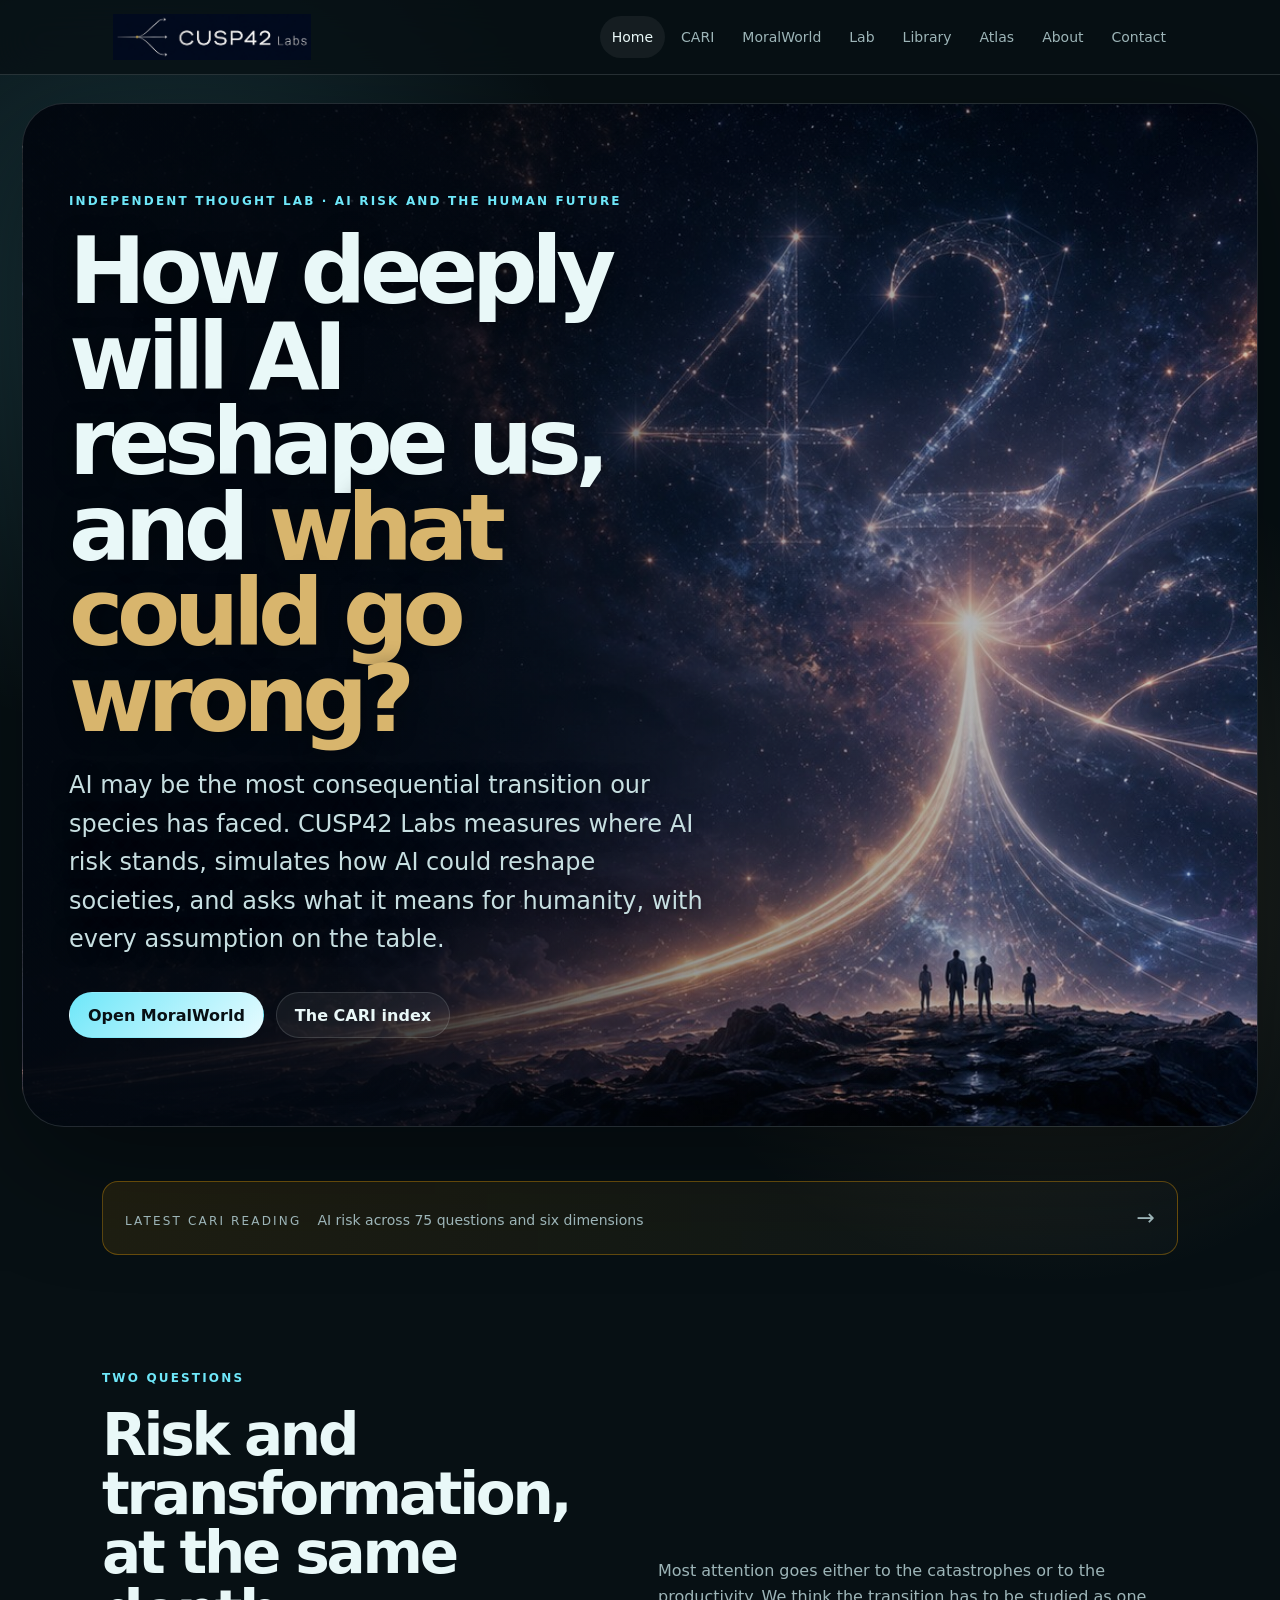
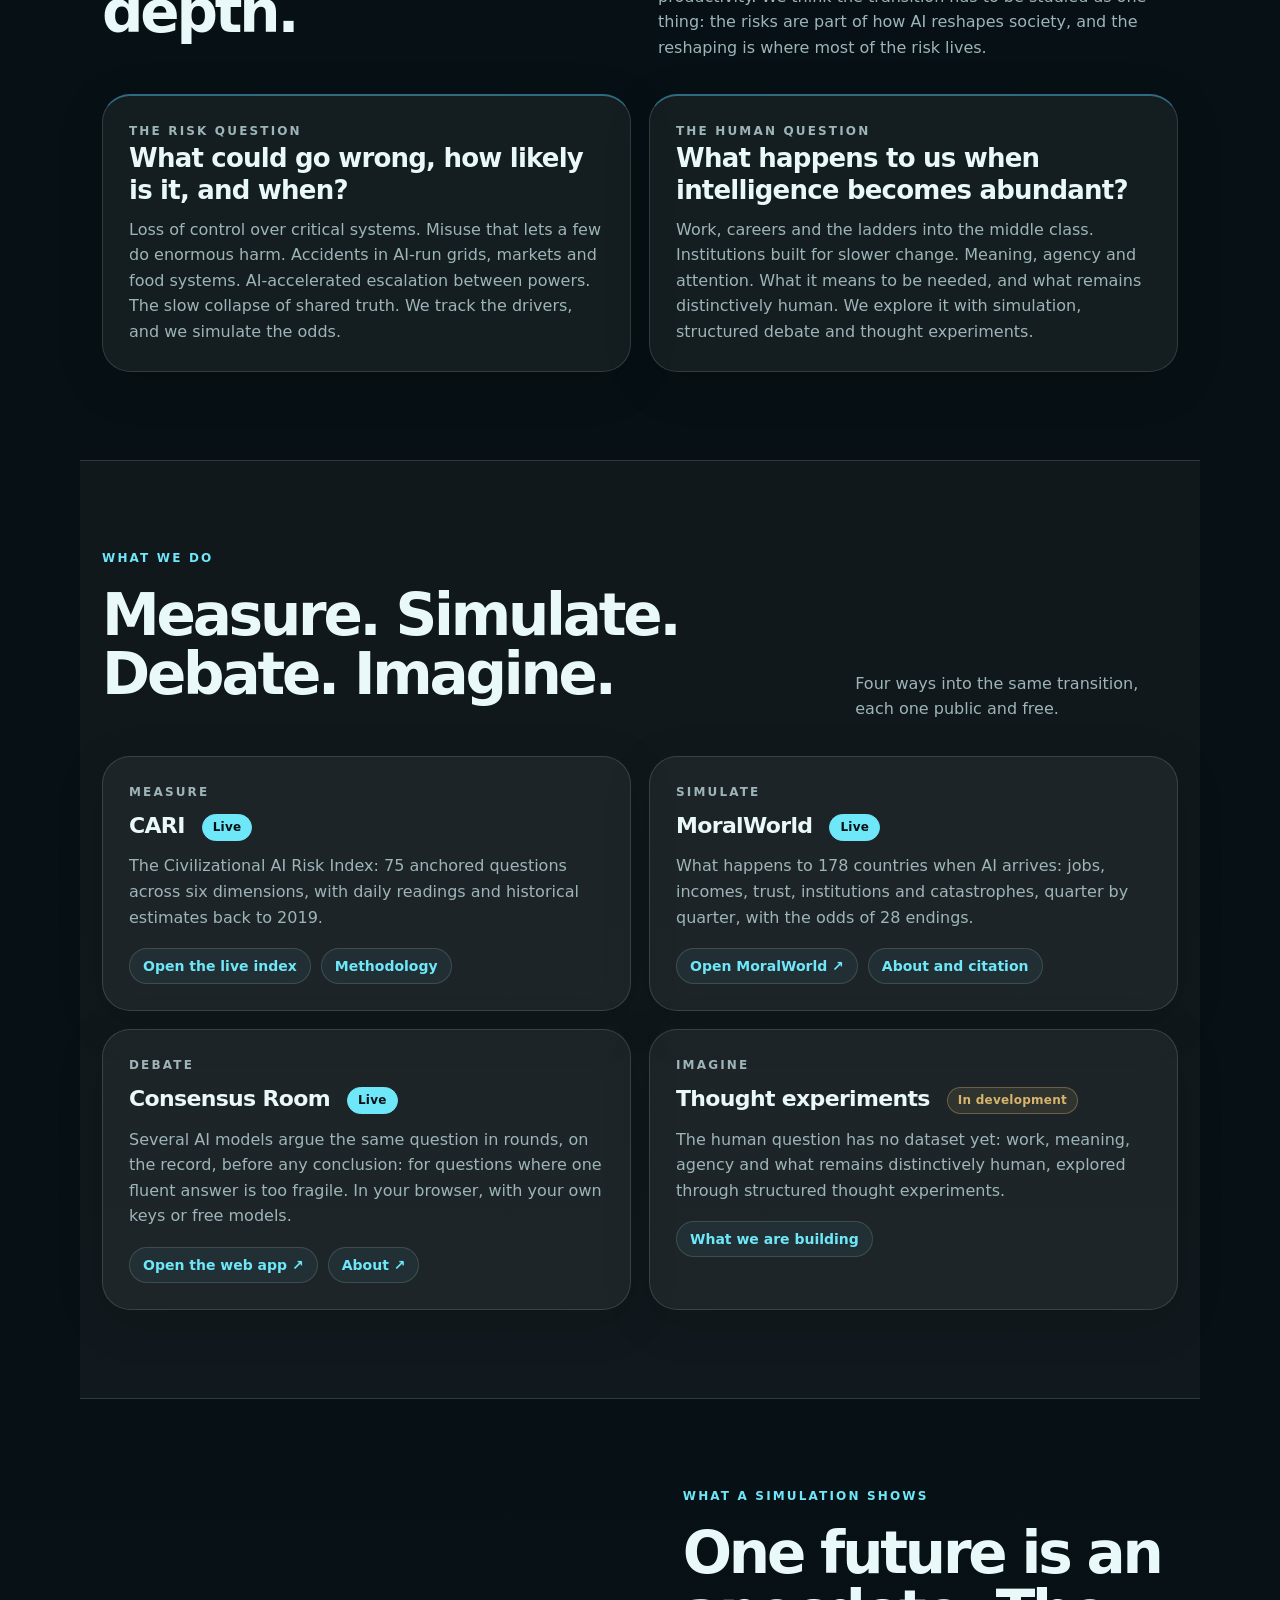
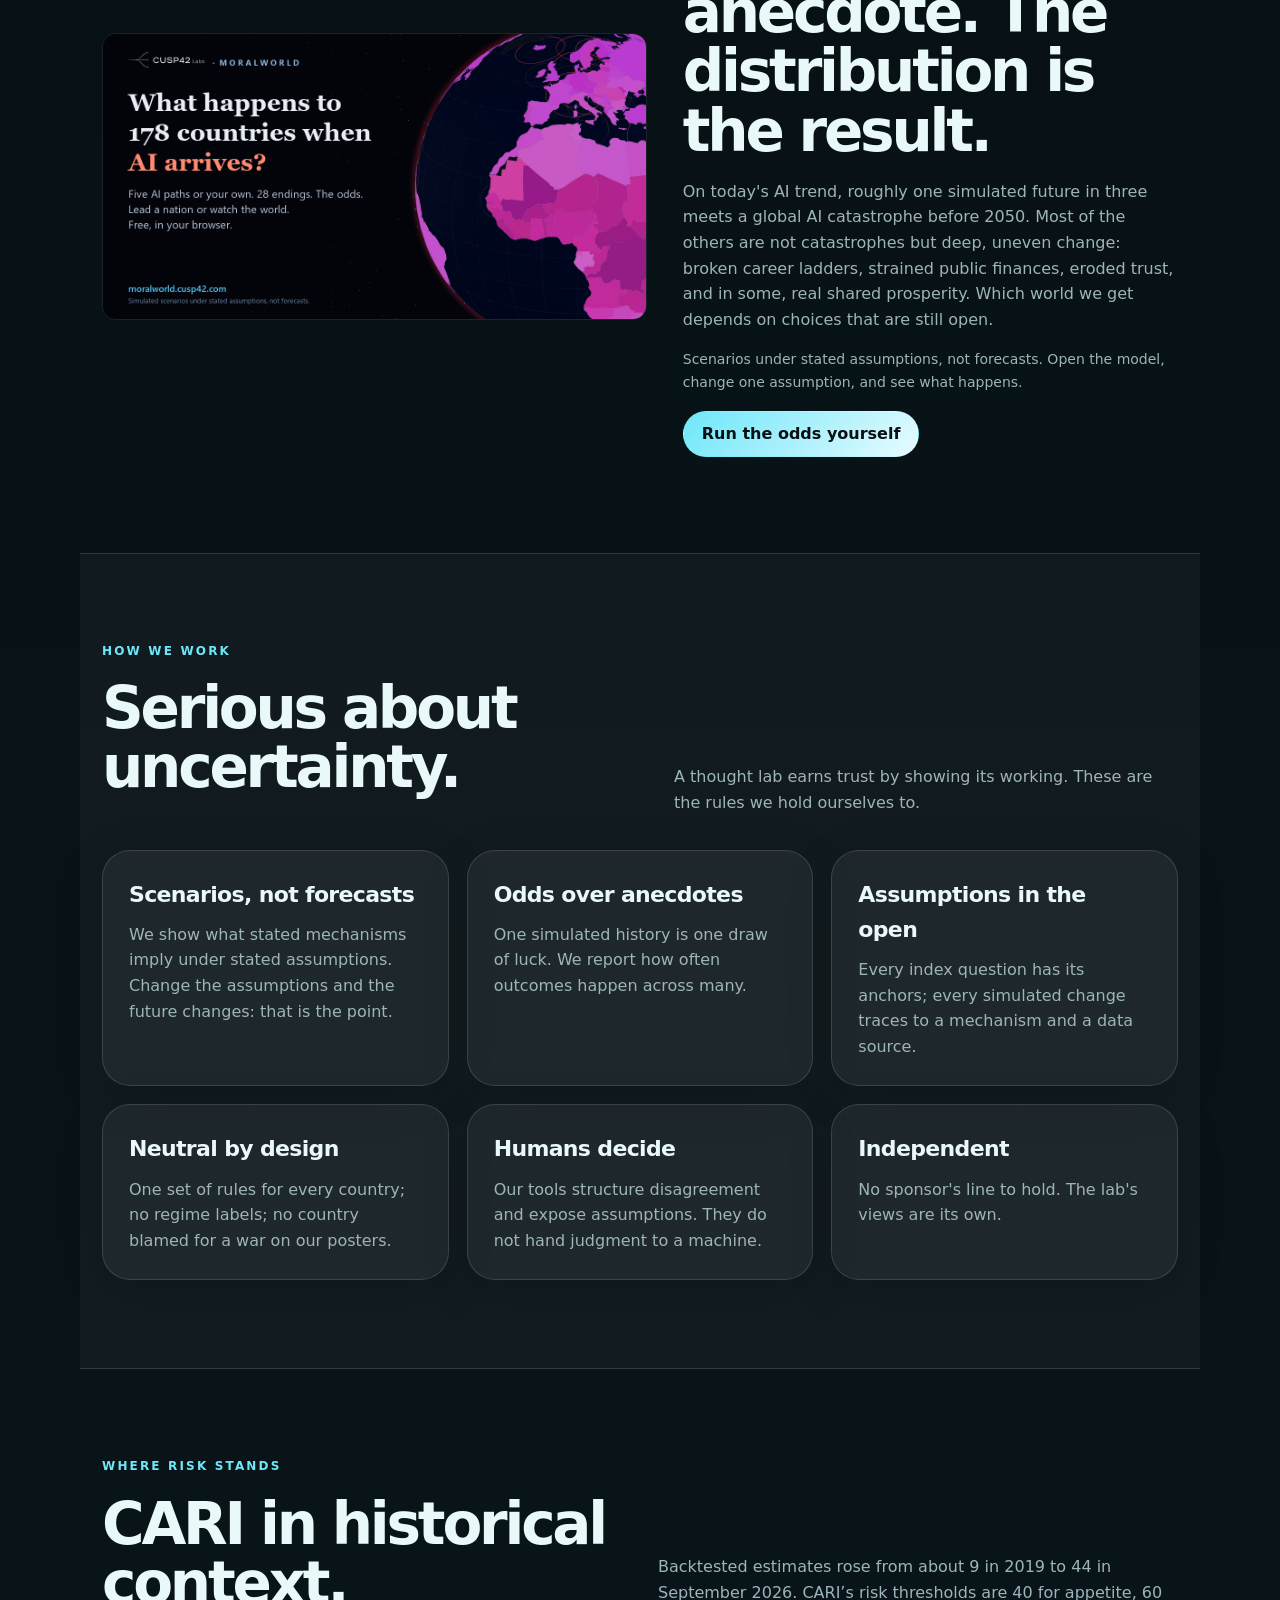
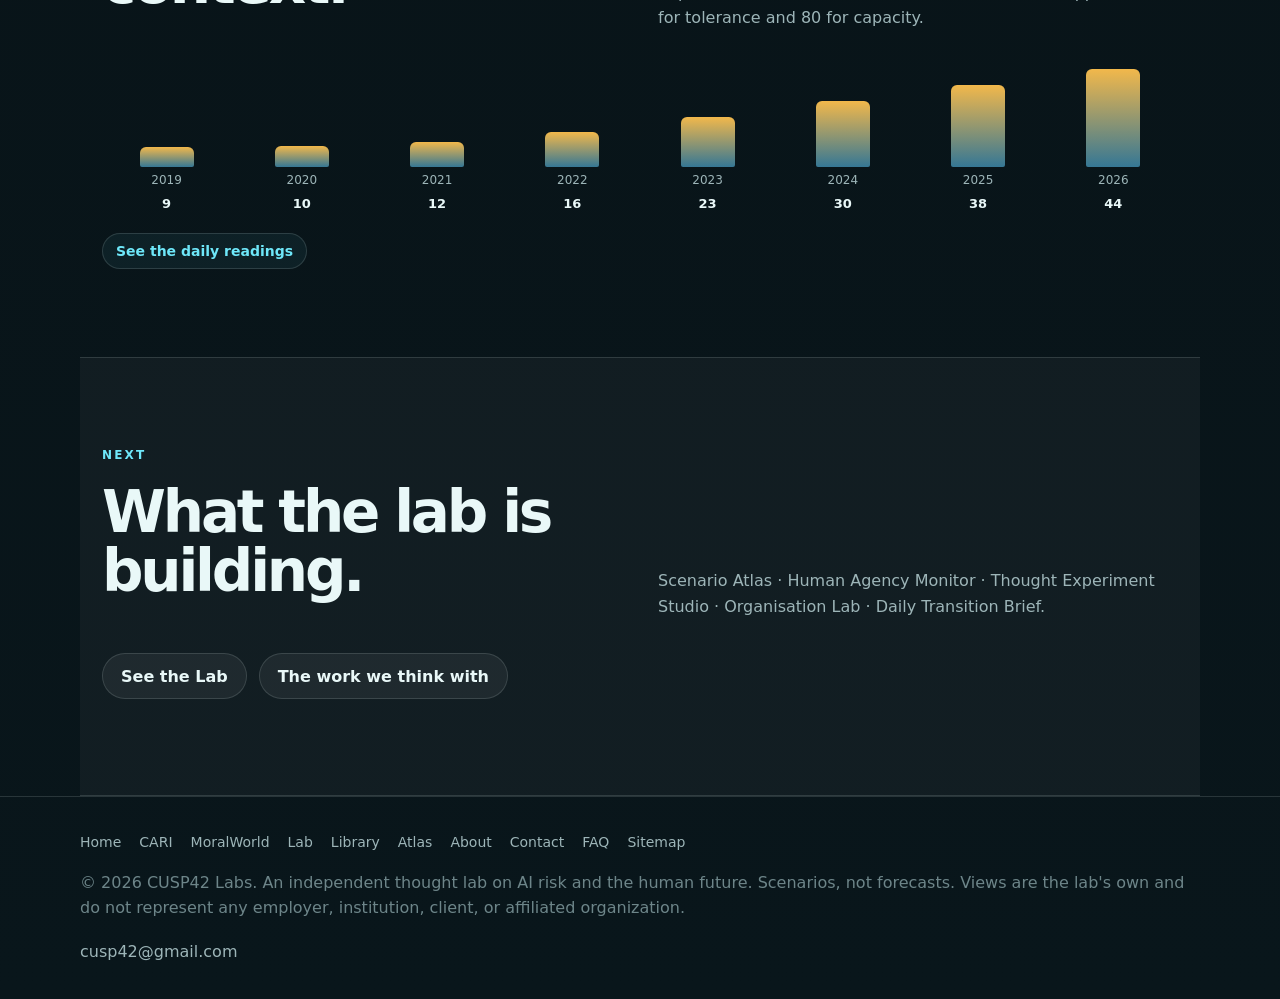
==== commit 3a507c23: "Sync CUSP42 site and link the live CARI index" ====
--- a/index.html
+++ b/index.html
@@ -3,49 +3,54 @@
 <head>
   <meta charset="utf-8" />
   <meta name="viewport" content="width=device-width, initial-scale=1" />
-  <title>CUSP42 Labs — Thought lab for the AI civilizational cusp</title>
-  <meta name="description" content="CUSP42 Labs is an independent AI thought lab building tools and methods for scenario analysis, plural reasoning, thought experiments, and civilizational futures in the AI age." />
-  <meta property="og:title" content="CUSP42 Labs" />
-  <meta property="og:description" content="At the civilizational cusp of AI, CUSP42 Labs builds better rooms for thinking: scenario analysis, plural reasoning, and AI-assisted thought experiments." />
+  <title>CUSP42 Labs — AI risk and the human future</title>
+  <meta name="description" content="CUSP42 Labs is an independent thought lab on AI risk and the human future: we measure where AI risk stands (CARI), simulate how AI could reshape societies (MoralWorld), and question what it means for humanity." />
+  <link rel="canonical" href="https://cusp42.com/" />
+  <meta property="og:title" content="CUSP42 Labs — AI risk and the human future" />
+  <meta property="og:description" content="CUSP42 Labs is an independent thought lab on AI risk and the human future: we measure where AI risk stands (CARI), simulate how AI could reshape societies (MoralWorld), and question what it means for humanity." />
   <meta property="og:type" content="website" />
-  <meta property="og:image" content="assets/cusp42-hero.jpg" />
+  <meta property="og:url" content="https://cusp42.com/" />
+  <meta property="og:image" content="https://cusp42.com/assets/cusp42-hero.jpg" />
+  <meta name="twitter:card" content="summary_large_image" />
+  <meta name="twitter:title" content="CUSP42 Labs — AI risk and the human future" />
+  <meta name="twitter:description" content="CUSP42 Labs is an independent thought lab on AI risk and the human future: we measure where AI risk stands (CARI), simulate how AI could reshape societies (MoralWorld), and question what it means for humanity." />
+  <meta name="twitter:image" content="https://cusp42.com/assets/cusp42-hero.jpg" />
   <link rel="icon" href="assets/favicon.png" type="image/png" />
   <link rel="stylesheet" href="assets/styles.css" />
+  <link rel="stylesheet" href="assets/v2.css" />
   <script type="application/ld+json">
-  {
-    "@context": "https://schema.org",
-    "@type": "Organization",
-    "name": "CUSP42 Labs",
-    "alternateName": "CUSP42",
-    "url": "https://cusp42.com/",
-    "logo": "https://cusp42.com/assets/cusp42-logo-lockup.png",
-    "email": "cusp42@gmail.com",
-    "description": "CUSP42 Labs is an independent AI thought lab building tools and methods for scenario analysis, plural reasoning, AI-assisted thought experiments, and long-horizon judgment in the AI age.",
-    "knowsAbout": ["Generative AI","Scenario analysis","Plural reasoning","Multi-model AI debate","Thought experiments","Risk and quantitative reasoning","Long-duration civilization"]
-  }
+{
+  "@context": "https://schema.org",
+  "@type": "Organization",
+  "name": "CUSP42 Labs",
+  "alternateName": "CUSP42",
+  "url": "https://cusp42.com/",
+  "logo": "https://cusp42.com/assets/cusp42-logo-lockup.png",
+  "email": "cusp42@gmail.com",
+  "description": "CUSP42 Labs is an independent thought lab on AI risk and the human future: we measure where AI risk stands (CARI), simulate how AI could reshape societies (MoralWorld), and question what it means for humanity.",
+  "knowsAbout": [
+    "AI risk",
+    "AI safety",
+    "Catastrophic risk",
+    "AI and society",
+    "Future of work",
+    "Scenario analysis",
+    "Agent-based simulation",
+    "Risk measurement",
+    "Structured disagreement",
+    "Thought experiments",
+    "Long-term future of humanity"
+  ]
+}
   </script>
   <script type="application/ld+json">
-  {
-    "@context": "https://schema.org",
-    "@type": "WebSite",
-    "name": "CUSP42 Labs",
-    "url": "https://cusp42.com/",
-    "description": "A thought lab for the civilizational cusp of AI: methods and tools for structured disagreement, scenario analysis, and AI-assisted thought experiments."
-  }
-  </script>
-  <script type="application/ld+json">
-  {
-    "@context": "https://schema.org",
-    "@type": "SoftwareApplication",
-    "name": "Consensus Room",
-    "applicationCategory": "BrowserApplication",
-    "operatingSystem": "Chrome, Edge (Chromium)",
-    "url": "https://mobilbear.github.io/consensus-room-site/",
-    "downloadUrl": "https://chromewebstore.google.com/detail/consensus-room-multi-ai-d/emdbnpaicikiaceimoacjlfijgjemebk",
-    "description": "A browser extension for running structured debates across multiple AI models: round-based debate, model comparison, voting, auditable disagreement, and consensus reports for research questions where a single model answer is too fragile.",
-    "creator": { "@type": "Organization", "name": "CUSP42 Labs", "url": "https://cusp42.com/" },
-    "offers": { "@type": "Offer", "price": "0", "priceCurrency": "USD" }
-  }
+{
+  "@context": "https://schema.org",
+  "@type": "WebSite",
+  "name": "CUSP42 Labs",
+  "url": "https://cusp42.com/",
+  "description": "CUSP42 Labs is an independent thought lab on AI risk and the human future: we measure where AI risk stands (CARI), simulate how AI could reshape societies (MoralWorld), and question what it means for humanity."
+}
   </script>
 </head>
 <body>
@@ -53,88 +58,157 @@
     <nav class="nav" aria-label="Primary navigation">
       <a class="brand brand-lockup" href="index.html" aria-label="CUSP42 Labs home"><img src="assets/cusp42-logo-lockup.png" alt="CUSP42 Labs" /></a>
       <button class="nav-toggle" type="button" aria-expanded="false">Menu</button>
-      <div class="nav-links"><a href="index.html">Home</a><a href="work.html">Work</a><a href="lab.html">Thought Lab</a><a href="ideas.html">Ideas</a><a href="faq.html">FAQ</a><a href="about.html">About</a><a href="contact.html">Contact</a></div>
+      <div class="nav-links"><a href="index.html" aria-current="page">Home</a><a href="https://cari.cusp42.com/">CARI</a><a href="moralworld.html">MoralWorld</a><a href="lab.html">Lab</a><a href="library.html">Library</a><a href="atlas.html">Atlas</a><a href="about.html">About</a><a href="contact.html">Contact</a></div>
     </nav>
   </header>
 
   <main>
-    <section class="hero hero-image" aria-label="CUSP42 hero image: cosmic cusp and 42">
+    <section class="hero hero-image" aria-label="People standing at a branching point under the stars">
       <div class="hero-copy-panel">
-        <p class="eyebrow">Independent AI thought lab</p>
-        <h1 class="h1">A thought lab for the <span class="accent">civilizational cusp</span> of AI.</h1>
-        <p class="lede">The AI age may bend toward disorder, displacement, and institutional failure. It may also unlock a civilizational leap: ordinary people, small teams, researchers, and builders doing work that used to be too expensive, too slow, or simply impossible.</p>
-        <p class="copy">CUSP42 Labs exists for that uncertain middle space. We build methods and tools for structured disagreement, scenario analysis, AI-assisted thought experiments, and long-horizon judgment — so we do not drift through the transition with only slogans, panic, or one-model certainty.</p>
+        <p class="eyebrow">Independent thought lab · AI risk and the human future</p>
+        <h1 class="h1">How deeply will AI reshape us, and <span class="accent">what could go wrong?</span></h1>
+        <p class="lede">AI may be the most consequential transition our species has faced. CUSP42 Labs measures where AI risk stands, simulates how AI could reshape societies, and asks what it means for humanity, with every assumption on the table.</p>
         <div class="cta-row">
-          <a class="button primary" href="lab.html">Enter the thought lab</a>
-          <a class="button" href="work.html">Explore the tools</a>
+          <a class="button primary" href="https://moralworld.cusp42.com" target="_blank" rel="noopener">Open MoralWorld</a>
+          <a class="button" href="https://cari.cusp42.com/">The CARI index</a>
         </div>
       </div>
     </section>
 
+    <section class="section live-strip" aria-label="Latest CARI reading">
+      <a class="cari-live" href="https://cari.cusp42.com/">
+        <span class="cl-k">Latest CARI reading</span>
+        <span class="cl-v" data-cari="overall" hidden></span><span class="cl-of" data-cari="scale" hidden>/ 100</span>
+        <span class="cl-band" data-cari="stage" hidden></span>
+        <span class="cl-note">AI risk across 75 questions and six dimensions<span data-cari="asof"></span></span>
+        <span class="cl-go">→</span>
+      </a>
+    </section>
+
+    <section class="section">
+      <div class="section-head">
+        <div><p class="eyebrow">Two questions</p><h2 class="section-title">Risk and transformation, at the same depth.</h2></div>
+        <p class="copy">Most attention goes either to the catastrophes or to the productivity. We think the transition has to be studied as one thing: the risks are part of how AI reshapes society, and the reshaping is where most of the risk lives.</p>
+      </div>
+      <div class="grid two">
+        <article class="feature question">
+          <p class="eyebrow">The risk question</p>
+          <h3>What could go wrong, how likely is it, and when?</h3>
+          <p>Loss of control over critical systems. Misuse that lets a few do enormous harm. Accidents in AI-run grids, markets and food systems. AI-accelerated escalation between powers. The slow collapse of shared truth. We track the drivers, and we simulate the odds.</p>
+        </article>
+        <article class="feature question">
+          <p class="eyebrow">The human question</p>
+          <h3>What happens to us when intelligence becomes abundant?</h3>
+          <p>Work, careers and the ladders into the middle class. Institutions built for slower change. Meaning, agency and attention. What it means to be needed, and what remains distinctively human. We explore it with simulation, structured debate and thought experiments.</p>
+        </article>
+      </div>
+    </section>
+
     <section class="section band">
       <div class="section-head">
+        <div><p class="eyebrow">What we do</p><h2 class="section-title">Measure. Simulate. Debate. Imagine.</h2></div>
+        <p class="copy">Four ways into the same transition, each one public and free.</p>
+      </div>
+      <div class="grid two">
+        <article class="feature pillar">
+          <p class="eyebrow">Measure</p>
+          <h3>CARI <span class="status live">Live</span></h3>
+          <p>The Civilizational AI Risk Index: 75 anchored questions across six dimensions, with daily readings and historical estimates back to 2019.</p>
+          <div class="mini-links"><a href="https://cari.cusp42.com/">Open the live index</a><a href="https://cari.cusp42.com/method/">Methodology</a></div>
+        </article>
+        <article class="feature pillar">
+          <p class="eyebrow">Simulate</p>
+          <h3>MoralWorld <span class="status live">Live</span></h3>
+          <p>What happens to 178 countries when AI arrives: jobs, incomes, trust, institutions and catastrophes, quarter by quarter, with the odds of 28 endings.</p>
+          <div class="mini-links"><a href="https://moralworld.cusp42.com" target="_blank" rel="noopener">Open MoralWorld ↗</a><a href="moralworld.html">About and citation</a></div>
+        </article>
+        <article class="feature pillar">
+          <p class="eyebrow">Debate</p>
+          <h3>Consensus Room <span class="status live">Live</span></h3>
+          <p>Several AI models argue the same question in rounds, on the record, before any conclusion: for questions where one fluent answer is too fragile. In your browser, with your own keys or free models.</p>
+          <div class="mini-links"><a href="https://consensus.cusp42.com/app/" target="_blank" rel="noopener">Open the web app ↗</a><a href="https://consensus.cusp42.com/" target="_blank" rel="noopener">About ↗</a></div>
+        </article>
+        <article class="feature pillar">
+          <p class="eyebrow">Imagine</p>
+          <h3>Thought experiments <span class="status dev">In development</span></h3>
+          <p>The human question has no dataset yet: work, meaning, agency and what remains distinctively human, explored through structured thought experiments.</p>
+          <div class="mini-links"><a href="lab.html#next">What we are building</a></div>
+        </article>
+      </div>
+    </section>
+
+    <section class="section">
+      <div class="split-v2">
+        <a href="https://moralworld.cusp42.com" target="_blank" rel="noopener"><img src="assets/moralworld-card.png" alt="MoralWorld: a simulated globe" /></a>
         <div>
-          <p class="eyebrow">Name as narrative</p>
-          <h2 class="section-title">CUSP42 is a place, a method, and a question.</h2>
+          <p class="eyebrow">What a simulation shows</p>
+          <h2 class="section-title">One future is an anecdote. The distribution is the result.</h2>
+          <p class="copy">On today's AI trend, roughly one simulated future in three meets a global AI catastrophe before 2050. Most of the others are not catastrophes but deep, uneven change: broken career ladders, strained public finances, eroded trust, and in some, real shared prosperity. Which world we get depends on choices that are still open.</p>
+          <p class="copy small">Scenarios under stated assumptions, not forecasts. Open the model, change one assumption, and see what happens.</p>
+          <div class="cta-row compact"><a class="button primary" href="https://moralworld.cusp42.com" target="_blank" rel="noopener">Run the odds yourself</a></div>
         </div>
-        <p class="copy">The name combines two ideas: the cusp, where history branches, and 42, the famous “ultimate answer” from <em>The Hitchhiker’s Guide to the Galaxy</em>. The point is not that we have the answer. The point is to build better ways to ask, test, and compare questions when the stakes are large.</p>
+      </div>
+    </section>
+
+    <section class="section band">
+      <div class="section-head">
+        <div><p class="eyebrow">How we work</p><h2 class="section-title">Serious about uncertainty.</h2></div>
+        <p class="copy">A thought lab earns trust by showing its working. These are the rules we hold ourselves to.</p>
       </div>
       <div class="grid three">
-        <article class="card">
-          <span class="tag">CUSP</span>
-          <h3>The edge of change</h3>
-          <p>A cusp is the threshold where old assumptions stop working and multiple futures become plausible. The AI transition is such a cusp.</p>
-        </article>
-        <article class="card">
-          <span class="tag">42</span>
-          <h3>The answer is not enough</h3>
-          <p>42 is a cosmic joke about ultimate answers. CUSP42 treats it seriously enough to ask: what questions are we failing to formulate?</p>
-        </article>
-        <article class="card">
-          <span class="tag">Labs</span>
-          <h3>Methods before slogans</h3>
-          <p>The lab turns civilizational questions into working methods: debate rooms, scenario engines, thought experiments, and reusable AI workflows.</p>
-        </article>
+        <article class="card"><h3>Scenarios, not forecasts</h3><p>We show what stated mechanisms imply under stated assumptions. Change the assumptions and the future changes: that is the point.</p></article>
+        <article class="card"><h3>Odds over anecdotes</h3><p>One simulated history is one draw of luck. We report how often outcomes happen across many.</p></article>
+        <article class="card"><h3>Assumptions in the open</h3><p>Every index question has its anchors; every simulated change traces to a mechanism and a data source.</p></article>
+        <article class="card"><h3>Neutral by design</h3><p>One set of rules for every country; no regime labels; no country blamed for a war on our posters.</p></article>
+        <article class="card"><h3>Humans decide</h3><p>Our tools structure disagreement and expose assumptions. They do not hand judgment to a machine.</p></article>
+        <article class="card"><h3>Independent</h3><p>No sponsor's line to hold. The lab's views are its own.</p></article>
       </div>
     </section>
 
     <section class="section">
       <div class="section-head">
-        <div>
-          <p class="eyebrow">What we build</p>
-          <h2 class="section-title">A stack for deeper AI-assisted thinking.</h2>
-        </div>
-        <p class="copy">Consensus Room is the first public product under this larger direction. The longer path is a methodology stack for AI-based scenario analysis, structured disagreement, social thought experiments, and civilizational-scale reasoning.</p>
-      </div>
-      <div class="grid two">
-        <article class="feature"><h3>Consensus Room <span class="status live">Live</span></h3><p>Multi-model debate, structured disagreement, voting, and final reports for research questions where one model answer is too fragile.</p><div class="mini-links"><a href="https://chromewebstore.google.com/detail/consensus-room-multi-ai-d/emdbnpaicikiaceimoacjlfijgjemebk" target="_blank" rel="noopener">Install Chrome extension</a><a href="https://mobilbear.github.io/consensus-room-site/" target="_blank" rel="noopener">Product page</a></div></article>
-        <article class="feature"><h3>AI scenario analysis tools <span class="status dev">In development</span></h3><p>Scenario trees, assumptions, shocks, stakeholder reactions, second-order effects, and narrative-to-structured-output workflows.</p></article>
-        <article class="feature"><h3>AI thought experiment studio <span class="status dev">In development</span></h3><p>A controlled space to test philosophical, strategic, social, and policy questions through roles, counterfactuals, constraints, and rounds.</p></article>
-        <article class="feature"><h3>Risk and quant reasoning modules <span class="status dev">In development</span></h3><p>Local-first simulation, backtesting, sensitivity testing, and model comparison tools for users who need transparent assumptions.</p></article>
-      </div>
+        <div><p class="eyebrow">Where risk stands</p><h2 class="section-title">CARI in historical context.</h2></div>
+        <p class="copy">Backtested estimates rose from about 9 in 2019 to 44 in September 2026. CARI’s risk thresholds are 40 for appetite, 60 for tolerance and 80 for capacity.</p>
+      </div>
+      <div class="cari-hist"><div class="cari-bar"><i style="height:20px"></i><span>2019</span><b>9</b></div><div class="cari-bar"><i style="height:21px"></i><span>2020</span><b>10</b></div><div class="cari-bar"><i style="height:25px"></i><span>2021</span><b>12</b></div><div class="cari-bar"><i style="height:35px"></i><span>2022</span><b>16</b></div><div class="cari-bar"><i style="height:50px"></i><span>2023</span><b>23</b></div><div class="cari-bar"><i style="height:66px"></i><span>2024</span><b>30</b></div><div class="cari-bar"><i style="height:82px"></i><span>2025</span><b>38</b></div><div class="cari-bar"><i style="height:98px"></i><span>2026</span><b>44</b></div></div>
+      <div class="mini-links"><a href="https://cari.cusp42.com/">See the daily readings</a></div>
     </section>
 
     <section class="section band">
-      <div class="quote">“CUSP42 is not trying to make AI think for us. It is trying to make the act of thinking with AI more structured, more plural, and more responsible.”<small>CUSP42 Labs principle</small></div>
-    </section>
-
-    <section class="section">
-      <div class="section-head">
-        <div>
-          <p class="eyebrow">Long-term shape</p>
-          <h2 class="section-title">From browser extension to thought laboratory.</h2>
-        </div>
-        <p class="copy">The business path can stay modest and credible: free public tools first, then premium workflows, API layers, custom research packs, and methodology templates for serious users.</p>
-      </div>
-      <div class="timeline">
-        <div class="timeline-item"><strong>Public layer</strong><p>Free tools, public essays, GitHub releases, Chrome/Edge extensions, transparent methodology notes, and community feedback.</p></div>
-        <div class="timeline-item"><strong>Method layer</strong><p>Reusable frameworks for consensus debates, adversarial review, long-horizon scenario analysis, and thought experiment design.</p></div>
-        <div class="timeline-item"><strong>Product layer</strong><p>Premium API mode, saved workspaces, research templates, private packs, and specialized AI reasoning workflows for individuals and teams.</p></div>
-      </div>
-    </section>
+      <div class="section-head">
+        <div><p class="eyebrow">Next</p><h2 class="section-title">What the lab is building.</h2></div>
+        <p class="copy">Scenario Atlas · Human Agency Monitor · Thought Experiment Studio · Organisation Lab · Daily Transition Brief.</p>
+      </div>
+      <div class="cta-row compact"><a class="button" href="lab.html#next">See the Lab</a><a class="button" href="library.html">The work we think with</a></div>
+    </section>
+<script>
+fetch("https://cari.cusp42.com/data/cari_daily.json", { cache: "no-cache" })
+  .then(response => response.ok ? response.json() : null)
+  .then(data => {
+    const readings = Array.isArray(data?.readings) ? data.readings : [];
+    let latest;
+    for (const reading of readings) {
+      if (!reading || typeof reading.date !== "string" || !Number.isFinite(reading.overall)) continue;
+      if (!latest || reading.date > latest.date) latest = reading;
+    }
+    if (!latest) return;
+
+    const overall = document.querySelector('[data-cari="overall"]');
+    overall.textContent = latest.overall.toFixed(1);
+    overall.hidden = false;
+    document.querySelector('[data-cari="scale"]').hidden = false;
+    document.querySelector('[data-cari="asof"]').textContent = " · as of " + latest.date;
+    if (typeof latest.stage === "string" && latest.stage) {
+      const stage = document.querySelector('[data-cari="stage"]');
+      stage.textContent = latest.stage;
+      stage.hidden = false;
+    }
+  })
+  .catch(() => {});
+</script>
   </main>
 
-  <footer class="footer"><div class="footer-inner"><div>© <span id="year">2026</span> CUSP42 Labs. Independent research and product experiments.</div><div><a href="contact.html">cusp42@gmail.com</a></div></div></footer>
+  <footer class="footer"><nav class="footer-nav" aria-label="Footer site map"><a href="index.html">Home</a><a href="https://cari.cusp42.com/">CARI</a><a href="moralworld.html">MoralWorld</a><a href="lab.html">Lab</a><a href="library.html">Library</a><a href="atlas.html">Atlas</a><a href="about.html">About</a><a href="contact.html">Contact</a><a href="faq.html">FAQ</a><a href="sitemap.html">Sitemap</a></nav><div class="footer-inner"><div>© <span id="year">2026</span> CUSP42 Labs. An independent thought lab on AI risk and the human future. Scenarios, not forecasts. Views are the lab's own and do not represent any employer, institution, client, or affiliated organization.</div><div><a href="mailto:cusp42@gmail.com">cusp42@gmail.com</a></div></div></footer>
   <script src="assets/site.js"></script><script>document.getElementById('year').textContent = new Date().getFullYear();</script>
 </body>
 </html>
--- a/assets/styles.css
+++ b/assets/styles.css
@@ -528,6 +528,82 @@
 .faq-item h3 { margin: 0 0 8px; font-size: 21px; letter-spacing: -0.03em; }
 .faq-item p { margin: 0; color: var(--muted); }
 
+/* ---- Atlas (curated gateway) ---- */
+.nav-links a.nav-atlas {
+  color: var(--gold);
+  border: 1px solid rgba(216,181,109,0.4);
+  background: rgba(216,181,109,0.08);
+  font-weight: 750;
+}
+.nav-links a.nav-atlas:hover,
+.nav-links a.nav-atlas.active {
+  color: #081014;
+  background: var(--gold);
+  border-color: var(--gold);
+}
+
+.footer-nav {
+  max-width: var(--max);
+  margin: 0 auto 16px;
+  display: flex;
+  flex-wrap: wrap;
+  gap: 4px 18px;
+}
+.footer-nav a { color: var(--muted); font-size: 14px; }
+.footer-nav a:hover { color: var(--cyan); }
+
+.atlas-updated { color: var(--muted-2); font-size: 14px; margin: 14px 0 0; }
+.atlas-theme { scroll-margin-top: 90px; }
+.atlas-card {
+  border: 1px solid var(--line);
+  border-radius: var(--radius);
+  background: var(--panel);
+  padding: 26px;
+  box-shadow: 0 12px 50px rgba(0,0,0,0.12);
+}
+.atlas-card:hover { background: var(--panel-strong); }
+.atlas-card-top {
+  display: flex;
+  justify-content: space-between;
+  align-items: center;
+  gap: 10px;
+  flex-wrap: wrap;
+  margin-bottom: 14px;
+}
+.atlas-card-top .tag {
+  display: inline-flex;
+  border: 1px solid var(--line);
+  border-radius: 999px;
+  padding: 6px 10px;
+  color: var(--cyan);
+  font-size: 12px;
+  font-weight: 750;
+  background: rgba(110,231,249,0.06);
+}
+.atlas-meta { color: var(--muted-2); font-size: 12.5px; letter-spacing: 0.02em; }
+.atlas-card h4 { margin: 0 0 10px; font-size: 21px; letter-spacing: -0.03em; line-height: 1.25; }
+.atlas-card h4 a { color: var(--text); }
+.atlas-card h4 a:hover { color: var(--cyan); }
+.atlas-summary { color: var(--muted); margin: 0 0 16px; }
+.atlas-fields { margin: 0; display: grid; gap: 10px; }
+.atlas-fields dt {
+  color: var(--gold);
+  font-size: 11.5px;
+  text-transform: uppercase;
+  letter-spacing: 0.14em;
+  font-weight: 800;
+}
+.atlas-fields dd { margin: 2px 0 0; color: var(--muted); font-size: 14.5px; }
+.atlas-tags { display: flex; flex-wrap: wrap; gap: 8px; margin-top: 16px; }
+.atlas-tags span {
+  border: 1px solid var(--line);
+  background: rgba(255,255,255,0.045);
+  color: var(--muted-2);
+  border-radius: 999px;
+  padding: 4px 10px;
+  font-size: 12.5px;
+}
+
 /* ---- Essay / article body ---- */
 .essay { max-width: 760px; margin: 0 auto; }
 .essay .dek { font-size: clamp(18px, 2.4vw, 22px); color: var(--muted); margin: 6px 0 14px; }
@@ -535,3 +611,6 @@
 .essay h2 { font-size: clamp(24px, 3vw, 32px); letter-spacing: -0.04em; margin: 40px 0 14px; }
 .essay p { color: #cfe6e7; margin: 0 0 18px; }
 .essay .essay-footer { color: var(--muted-2); font-size: 14px; border-top: 1px solid var(--line); margin-top: 44px; padding-top: 20px; }
+
+/* MoralWorld nav item */
+.nav-links a.nav-mw { color: #5ac8fa; }
--- a/assets/v2.css
+++ b/assets/v2.css
@@ -0,0 +1,49 @@
+/* cusp42.com v2.0 additions: AI risk and the human future. Uses the design tokens of styles.css. */
+
+.nav-links a[aria-current="page"] { color: var(--text); background: rgba(255,255,255,.06); }
+
+/* CARI today */
+.live-strip { padding-top: 26px; padding-bottom: 26px; }
+.cari-live { display: flex; flex-wrap: wrap; align-items: baseline; gap: 10px 16px; padding: 18px 22px; border-radius: 16px;
+  border: 1px solid rgba(237,161,0,.35); background: linear-gradient(90deg, rgba(237,161,0,.10), rgba(255,255,255,.02));
+  color: var(--text); text-decoration: none; transition: border-color .2s; }
+a.cari-live:hover { border-color: rgba(237,161,0,.7); }
+.cl-k { font-size: 12px; letter-spacing: .18em; text-transform: uppercase; color: var(--muted); }
+.cl-v { font-size: clamp(34px, 5vw, 48px); font-weight: 800; color: #f2b84b; line-height: 1; }
+.cl-of { color: var(--muted); }
+.cl-band { font-weight: 700; color: #f2b84b; }
+.cl-note { color: var(--muted); font-size: 14px; flex: 1 1 320px; }
+.cl-go { font-size: 22px; color: var(--muted); }
+
+/* two questions and pillars */
+.feature.question h3 { font-size: clamp(20px, 2.2vw, 26px); line-height: 1.25; }
+.feature.question { border-top: 2px solid rgba(90,200,250,.45); }
+.feature.pillar .eyebrow { margin-bottom: 6px; }
+
+/* image + text */
+.split-v2 { display: grid; grid-template-columns: minmax(0, 1.1fr) minmax(0, 1fr); gap: 36px; align-items: center; }
+.split-v2 img { width: 100%; border-radius: 14px; border: 1px solid rgba(255,255,255,.08); display: block; }
+.copy.small { font-size: 14px; color: var(--muted); }
+@media (max-width: 860px) { .split-v2 { grid-template-columns: 1fr; } }
+
+/* CARI history */
+.cari-hist { display: flex; align-items: flex-end; gap: 14px; height: 150px; margin: 10px 0 18px; padding: 0 4px; }
+.cari-bar { flex: 1; display: flex; flex-direction: column; align-items: center; justify-content: flex-end; gap: 4px; height: 100%; }
+.cari-bar i { display: block; width: 100%; max-width: 54px; border-radius: 6px 6px 2px 2px;
+  background: linear-gradient(180deg, #f2b84b, rgba(90,200,250,.55)); }
+.cari-bar span { font-size: 12px; color: var(--muted); }
+.cari-bar b { font-size: 13px; }
+
+/* tables */
+.v2-table { width: 100%; border-collapse: collapse; font-size: 15px; }
+.v2-table th, .v2-table td { text-align: left; padding: 10px 12px; border-bottom: 1px solid rgba(255,255,255,.08); vertical-align: top; }
+.v2-table th { color: var(--muted); font-weight: 600; }
+
+/* library */
+.lib-grid { display: grid; grid-template-columns: repeat(auto-fill, minmax(280px, 1fr)); gap: 16px; }
+.lib-item { padding: 16px 18px; border-radius: 14px; border: 1px solid rgba(255,255,255,.08); background: rgba(255,255,255,.02); }
+.lib-item h4 { margin: 0 0 4px; font-size: 16px; line-height: 1.35; }
+.lib-item h4 a { color: var(--text); text-decoration: none; border-bottom: 1px solid rgba(90,200,250,.35); }
+.lib-item h4 a:hover { border-color: rgba(90,200,250,.9); }
+.lib-item .lib-by { margin: 0 0 8px; font-size: 13px; color: var(--muted); }
+.lib-item p { margin: 0; font-size: 14px; line-height: 1.5; }
